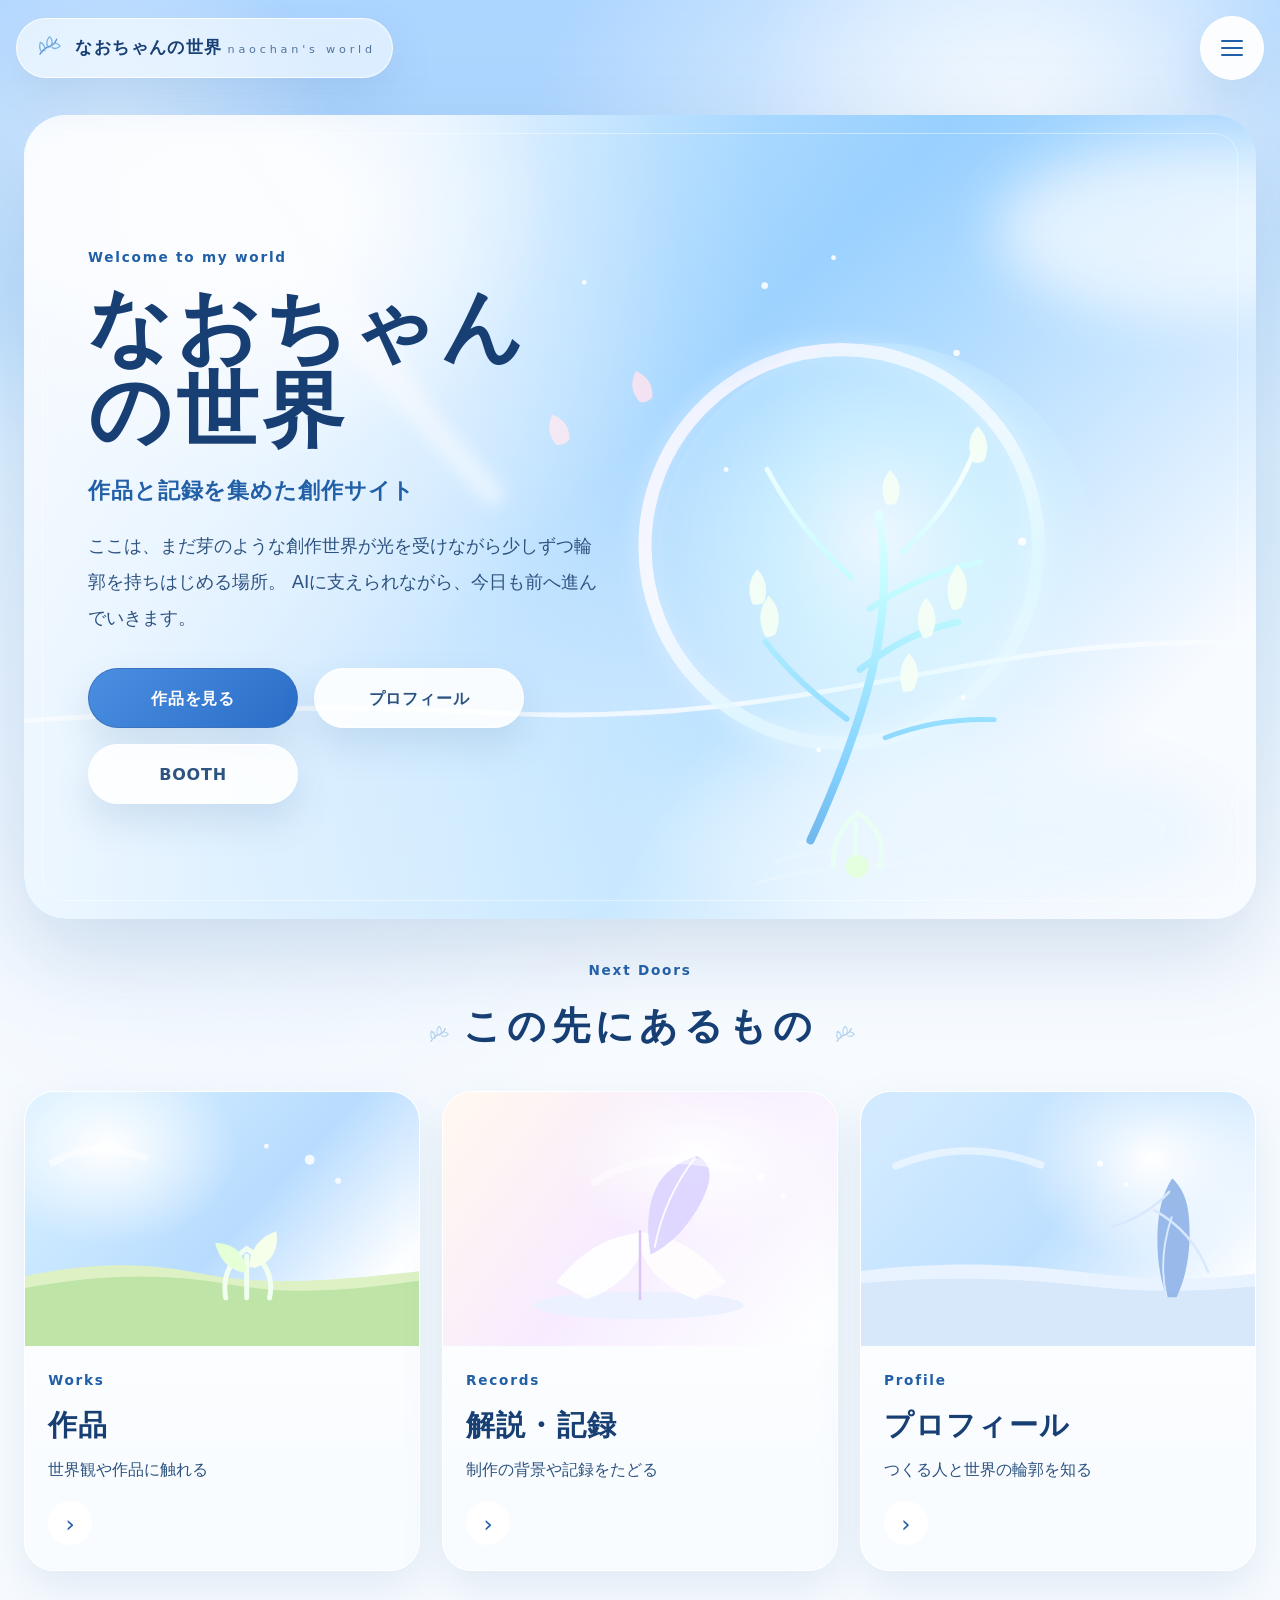
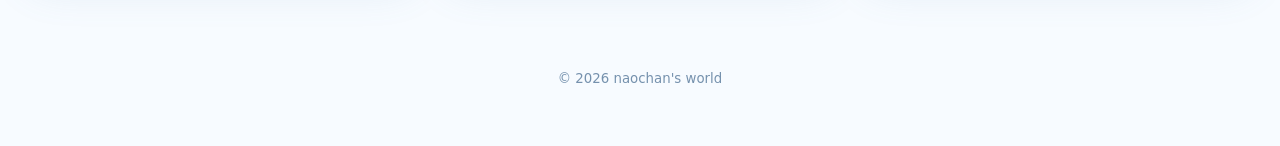
==== index.html @ 81df9c74 "Improve top menu readability and overflow behavior" ====
<!DOCTYPE html>
<html lang="ja">
<head>
  <meta charset="UTF-8" />
  <meta name="viewport" content="width=device-width, initial-scale=1" />
  <meta
    name="description"
    content="なおちゃんの世界は、作品と記録を集めた創作サイト。青空とやわらかな光に包まれた入口から、作品・解説・記録・プロフィールへつながります。"
  />
  <title>なおちゃんの世界</title>
  <link rel="stylesheet" href="./style.css" />
</head>
<body>
  <div class="bg-sky" aria-hidden="true"></div>
  <div class="bg-light" aria-hidden="true"></div>

  <header class="site-header">
    <div class="site-header__inner">
      <a class="site-logo" href="#top" aria-label="なおちゃんの世界 トップへ戻る">
        <img
          class="site-logo__mark"
          src="./Assets/AIGenerate/logo-leaf-mark.svg"
          alt=""
          width="28"
          height="28"
        />
        <span class="site-logo__text">
          <strong>なおちゃんの世界</strong>
          <span>naochan's world</span>
        </span>
      </a>

      <button
        class="menu-toggle"
        type="button"
        aria-label="メニューを開く"
        aria-expanded="false"
        aria-controls="site-menu"
        data-menu-toggle
      >
        <span class="sr-only">メニュー</span>
        <span class="menu-toggle__line"></span>
        <span class="menu-toggle__line"></span>
        <span class="menu-toggle__line"></span>
      </button>
    </div>

    <nav
      class="top-flow-menu"
      id="site-menu"
      aria-label="サイトカテゴリー"
      aria-hidden="true"
      data-menu-panel
    >
      <div class="top-flow-menu__bar" role="menubar">
        <button class="top-flow-menu__close" type="button" aria-label="メニューを閉じる" data-menu-close>
          <span aria-hidden="true">&times;</span>
        </button>

        <a class="top-flow-menu__major" role="menuitem" href="./works.html" data-menu-link>作品</a>
        <button class="top-flow-menu__major" type="button" role="menuitem" data-major="records">
          解説・記録
        </button>
        <a class="top-flow-menu__major" role="menuitem" href="#profile" data-menu-link>プロフィール</a>
        <a
          class="top-flow-menu__major"
          role="menuitem"
          href="https://naochan-shop.booth.pm/"
          target="_blank"
          rel="noopener noreferrer"
        >
          BOOTH
        </a>
      </div>

      <div class="top-flow-menu__subrows" data-subrows>
        <div class="top-flow-menu__subrow" data-subrow="records">
          <a href="#records" data-menu-link>ギミック資料</a>
          <a href="#records" data-menu-link>制作日記</a>
        </div>
      </div>
    </nav>
  </header>

  <main id="top">
    <section class="hero" aria-labelledby="hero-title">
      <div class="hero__shell">
        <div class="hero__backdrop" aria-hidden="true">
          <img
            class="hero__art"
            src="./Assets/AIGenerate/hero-sky-entrance.svg"
            alt=""
            width="1600"
            height="980"
          />
        </div>
        <div class="hero__veil" aria-hidden="true"></div>

        <div class="hero__content">
          <p class="hero__eyebrow">Welcome to my world</p>
          <h1 id="hero-title" class="hero__title">なおちゃんの世界</h1>
          <p class="hero__tagline">作品と記録を集めた創作サイト</p>
          <p class="hero__lead">
            ここは、まだ芽のような創作世界が光を受けながら少しずつ輪郭を持ちはじめる場所。
            AIに支えられながら、今日も前へ進んでいきます。
          </p>

          <div class="hero__actions">
            <a class="button button--primary" href="./works.html">作品を見る</a>
            <a class="button button--secondary" href="#profile">プロフィール</a>
            <a
              class="button button--secondary"
              href="https://naochan-shop.booth.pm/"
              target="_blank"
              rel="noopener noreferrer"
            >
              BOOTH
            </a>
          </div>
        </div>
      </div>
    </section>

    <section class="guide" aria-labelledby="guide-title">
      <div class="guide__wrap">
        <div class="section-heading">
          <p class="section-heading__eyebrow">Next Doors</p>
          <h2 class="section-heading__title" id="guide-title">この先にあるもの</h2>
        </div>

        <div class="guide__grid">
          <a class="guide-card" id="works" href="./works.html">
            <div class="guide-card__media" aria-hidden="true">
              <img
                src="./Assets/AIGenerate/card-works-sprout.svg"
                alt=""
                width="720"
                height="420"
              />
            </div>
            <div class="guide-card__body">
              <p class="guide-card__eyebrow">Works</p>
              <h3>作品</h3>
              <p>世界観や作品に触れる</p>
              <span class="guide-card__action" aria-hidden="true"></span>
            </div>
          </a>

          <article class="guide-card" id="records">
            <div class="guide-card__media" aria-hidden="true">
              <img
                src="./Assets/AIGenerate/card-records-feather.svg"
                alt=""
                width="720"
                height="420"
              />
            </div>
            <div class="guide-card__body">
              <p class="guide-card__eyebrow">Records</p>
              <h3>解説・記録</h3>
              <p>制作の背景や記録をたどる</p>
              <span class="guide-card__action" aria-hidden="true"></span>
            </div>
          </article>

          <article class="guide-card" id="profile">
            <div class="guide-card__media" aria-hidden="true">
              <img
                src="./Assets/AIGenerate/card-profile-skyline.svg"
                alt=""
                width="720"
                height="420"
              />
            </div>
            <div class="guide-card__body">
              <p class="guide-card__eyebrow">Profile</p>
              <h3>プロフィール</h3>
              <p>つくる人と世界の輪郭を知る</p>
              <span class="guide-card__action" aria-hidden="true"></span>
            </div>
          </article>
        </div>
      </div>
    </section>
  </main>

  <footer class="site-footer">
    <p><small>&copy; <span id="js-year"></span> naochan's world</small></p>
  </footer>

  <script src="./script.js" defer></script>
</body>
</html>
---- style.css ----
:root {
  --sky-top: #89c3ff;
  --sky-mid: #d8eeff;
  --sky-bottom: #f7fbff;
  --ink-strong: #173f74;
  --ink-main: #2d5380;
  --ink-soft: #6280a2;
  --accent: #3f82d8;
  --accent-deep: #215fa7;
  --white-strong: rgba(255, 255, 255, 0.92);
  --border-soft: rgba(255, 255, 255, 0.82);
  --shadow-hero: 0 32px 90px rgba(69, 120, 175, 0.22);
  --shadow-panel: 0 22px 54px rgba(56, 98, 152, 0.22);
  --shadow-card: 0 18px 42px rgba(91, 132, 178, 0.14);
  --radius-xl: 42px;
  --radius-lg: 30px;
  --container: min(1320px, calc(100% - 3rem));
  --font-sans: "Hiragino Sans", "Hiragino Kaku Gothic ProN", "Yu Gothic UI", "Yu Gothic", Meiryo, system-ui, sans-serif;
}

*,
*::before,
*::after { box-sizing: border-box; }

html {
  scroll-behavior: smooth;
  overflow-x: clip;
}

body {
  margin: 0;
  min-height: 100vh;
  color: var(--ink-main);
  font-family: var(--font-sans);
  line-height: 1.7;
  overflow-x: clip;
  background: var(--sky-bottom);
}

body::after {
  content: "";
  position: fixed;
  inset: 0;
  z-index: 70;
  pointer-events: none;
  opacity: 0;
  background: rgba(18, 46, 84, 0.24);
  backdrop-filter: blur(4px);
  transition: opacity 0.3s ease;
}

body.menu-open::after { opacity: 1; }
body.menu-open main,
body.menu-open .site-footer {
  filter: blur(1.2px) brightness(0.9);
}

img { display: block; max-width: 100%; }
a, button { -webkit-tap-highlight-color: transparent; }

.sr-only {
  position: absolute;
  width: 1px;
  height: 1px;
  padding: 0;
  margin: -1px;
  overflow: hidden;
  clip: rect(0, 0, 0, 0);
  clip-path: inset(50%);
  border: 0;
  white-space: nowrap;
}

:focus-visible {
  outline: 2px solid rgba(31, 94, 168, 0.42);
  outline-offset: 4px;
}

.bg-sky,
.bg-light {
  position: fixed;
  inset: 0;
  pointer-events: none;
}

.bg-sky {
  z-index: -4;
  background:
    linear-gradient(180deg, rgba(255, 255, 255, 0.3) 0%, rgba(255, 255, 255, 0) 32%),
    linear-gradient(180deg, var(--sky-top) 0%, var(--sky-mid) 50%, var(--sky-bottom) 100%);
}

.bg-light { z-index: -3; }
.bg-light::before,
.bg-light::after,
.bg-sky::before,
.bg-sky::after {
  content: "";
  position: absolute;
}

.bg-sky::before {
  top: -28%;
  right: -12%;
  width: min(920px, 72vw);
  aspect-ratio: 1;
  border-radius: 50%;
  background: radial-gradient(circle, rgba(255, 255, 255, 0.78) 0%, rgba(255, 255, 255, 0) 70%);
}

.bg-sky::after {
  left: -18%;
  bottom: -32%;
  width: min(980px, 74vw);
  aspect-ratio: 1;
  border-radius: 50%;
  background: radial-gradient(circle, rgba(233, 243, 255, 0.95) 0%, rgba(233, 243, 255, 0) 72%);
}

.bg-light::before {
  inset: 0;
  background:
    radial-gradient(circle at 9% 16%, rgba(255, 255, 255, 0.52) 0, rgba(255, 255, 255, 0) 16%),
    radial-gradient(circle at 80% 12%, rgba(255, 255, 255, 0.64) 0, rgba(255, 255, 255, 0) 22%),
    radial-gradient(circle at 52% 86%, rgba(255, 255, 255, 0.54) 0, rgba(255, 255, 255, 0) 24%);
}

.bg-light::after {
  inset: 0;
  background: radial-gradient(circle at 60% 42%, rgba(152, 204, 255, 0.16) 0, rgba(152, 204, 255, 0) 26%);
}

.site-header {
  position: fixed;
  inset: 0 0 auto;
  z-index: 90;
  padding: max(1rem, env(safe-area-inset-top)) max(1rem, env(safe-area-inset-right)) 0 max(1rem, env(safe-area-inset-left));
  overflow-x: clip;
}

.site-header__inner {
  width: 100%;
  max-width: 1320px;
  margin: 0 auto;
  display: flex;
  align-items: center;
  justify-content: space-between;
}

.site-logo {
  display: inline-flex;
  align-items: center;
  gap: 0.9rem;
  min-height: 60px;
  padding: 0.8rem 1rem;
  border: 1px solid var(--border-soft);
  border-radius: 999px;
  background: rgba(255, 255, 255, 0.58);
  box-shadow: 0 18px 44px rgba(83, 124, 171, 0.15);
  backdrop-filter: blur(16px);
  color: var(--ink-strong);
  text-decoration: none;
}

.site-logo__text strong { font-size: 1.08rem; font-weight: 800; letter-spacing: 0.08em; }
.site-logo__text span { color: rgba(41, 80, 124, 0.78); font-size: 0.7rem; letter-spacing: 0.34em; text-transform: lowercase; }

.menu-toggle,
.top-flow-menu__close {
  border: 1px solid var(--border-soft);
  background: rgba(255, 255, 255, 0.92);
  box-shadow: var(--shadow-card);
  backdrop-filter: blur(16px);
  color: var(--accent-deep);
  cursor: pointer;
}

.menu-toggle {
  display: grid;
  place-content: center;
  gap: 5px;
  width: 64px;
  height: 64px;
  border-radius: 50%;
  position: relative;
  z-index: 120;
}

.menu-toggle__line { width: 22px; height: 2px; border-radius: 999px; background: currentColor; transition: transform 0.26s ease, opacity 0.2s ease; }
.top-flow-menu {
  width: 100%;
  max-width: 1320px;
  margin: 0.75rem auto 0;
  padding: 0.7rem;
  border-radius: 26px;
  border: 1px solid rgba(255, 255, 255, 0.84);
  background: linear-gradient(180deg, rgba(221, 237, 255, 0.78), rgba(200, 225, 248, 0.7));
  box-shadow: 0 28px 64px rgba(39, 73, 115, 0.34);
  backdrop-filter: blur(18px);
  position: relative;
  opacity: 0;
  pointer-events: none;
  transform: translateY(-14px) scale(0.98);
  transform-origin: top center;
  transition: transform 0.35s ease, opacity 0.28s ease;
}

.top-flow-menu.is-open {
  opacity: 1;
  pointer-events: auto;
  transform: translateY(0) scale(1);
}

.top-flow-menu__bar {
  display: grid;
  grid-template-columns: repeat(4, minmax(0, 1fr));
  align-items: stretch;
  gap: 0.56rem;
  padding-right: 3.8rem;
}

.top-flow-menu__major {
  min-height: 56px;
  border: 0;
  border-radius: 16px;
  color: var(--ink-main);
  background: rgba(255, 255, 255, 0.64);
  border: 1px solid rgba(255, 255, 255, 0.55);
  box-shadow: inset 0 1px 0 rgba(255, 255, 255, 0.34);
  display: inline-flex;
  align-items: center;
  justify-content: center;
  text-decoration: none;
  font-size: 1rem;
  font-weight: 800;
  letter-spacing: 0.04em;
  cursor: pointer;
  transition: background 0.2s ease, color 0.2s ease;
}

.top-flow-menu__major:hover,
.top-flow-menu__major:focus-visible,
.top-flow-menu__major.is-current {
  background: rgba(236, 246, 255, 0.98);
  color: var(--accent-deep);
  border-color: rgba(255, 255, 255, 0.88);
}

.top-flow-menu__close {
  width: 48px;
  height: 48px;
  border-radius: 50%;
  display: inline-flex;
  align-items: center;
  justify-content: center;
  font-size: 1.4rem;
  line-height: 1;
  position: absolute;
  top: 1rem;
  right: 1rem;
  z-index: 2;
}

.top-flow-menu__subrows {
  display: none;
  margin-top: 0.62rem;
  border-radius: 18px;
  border: 1px solid rgba(255, 255, 255, 0.62);
  background: linear-gradient(180deg, rgba(177, 210, 243, 0.4), rgba(228, 241, 253, 0.82));
  box-shadow: inset 0 1px 0 rgba(255, 255, 255, 0.4);
}
.top-flow-menu__subrows.has-subrow { display: block; }

.top-flow-menu__subrow {
  display: none;
  padding: 0.7rem;
  grid-template-columns: repeat(auto-fit, minmax(140px, 1fr));
  gap: 0.42rem;
}

.top-flow-menu__subrow.is-active { display: grid; }

.top-flow-menu__subrow a {
  min-height: 46px;
  border-radius: 12px;
  display: inline-flex;
  align-items: center;
  justify-content: center;
  padding: 0.55rem 0.8rem;
  color: var(--ink-main);
  font-weight: 700;
  text-decoration: none;
  background: rgba(255, 255, 255, 0.92);
  border: 1px solid rgba(182, 209, 235, 0.9);
  box-shadow: 0 10px 22px rgba(66, 102, 144, 0.14);
  transition: background 0.2s ease, color 0.2s ease, box-shadow 0.2s ease, transform 0.2s ease;
}

.top-flow-menu__subrow a:hover,
.top-flow-menu__subrow a:focus-visible {
  background: rgba(255, 255, 255, 0.96);
  color: var(--accent-deep);
  box-shadow: 0 14px 24px rgba(56, 90, 131, 0.2);
  transform: translateY(-1px);
}

.hero { padding: clamp(6rem, 9vw, 7.6rem) 0 2.5rem; }
.hero__shell {
  position: relative;
  width: var(--container);
  min-height: min(860px, calc(100svh - 6rem));
  margin: 0 auto;
  border-radius: var(--radius-xl);
  overflow: hidden;
  box-shadow: var(--shadow-hero);
  background: linear-gradient(180deg, rgba(177, 222, 255, 0.32), rgba(255, 255, 255, 0.3));
}
.hero__shell::before {
  content: "";
  position: absolute;
  inset: 18px;
  border: 1px solid rgba(255, 255, 255, 0.42);
  border-radius: calc(var(--radius-xl) - 18px);
  pointer-events: none;
  z-index: 2;
}
.hero__backdrop,
.hero__veil { position: absolute; inset: 0; }
.hero__art { width: 100%; height: 100%; object-fit: cover; object-position: center; animation: hero-breathe 20s ease-in-out infinite alternate; }
.hero__veil {
  z-index: 1;
  background:
    linear-gradient(90deg, rgba(250, 252, 255, 0.86) 0%, rgba(250, 252, 255, 0.55) 34%, rgba(250, 252, 255, 0.16) 60%, rgba(250, 252, 255, 0) 100%),
    radial-gradient(circle at 16% 20%, rgba(255, 255, 255, 0.6) 0, rgba(255, 255, 255, 0) 38%);
}

.hero__content {
  position: relative;
  z-index: 3;
  display: flex;
  flex-direction: column;
  justify-content: center;
  min-height: inherit;
  width: min(40rem, 56%);
  padding: clamp(4.2rem, 7vw, 6.2rem) clamp(2rem, 5vw, 4.6rem) clamp(3.4rem, 6vw, 4.6rem);
}

.hero__eyebrow,
.section-heading__eyebrow,
.guide-card__eyebrow {
  margin: 0;
  color: var(--accent-deep);
  font-size: 0.85rem;
  font-weight: 800;
  letter-spacing: 0.13em;
}

.hero__title { margin: 0.95rem 0 0; color: var(--ink-strong); font-size: clamp(3.35rem, 6.4vw, 5.85rem); font-weight: 800; line-height: 1.03; letter-spacing: 0.05em; }
.hero__tagline { margin: 1.15rem 0 0; color: var(--accent-deep); font-size: clamp(1.08rem, 1.8vw, 1.38rem); font-weight: 700; letter-spacing: 0.04em; }
.hero__lead { max-width: 36rem; margin: 1.15rem 0 0; color: var(--ink-main); font-size: clamp(1rem, 1.45vw, 1.13rem); line-height: 2; }

.hero__actions { display: flex; flex-wrap: wrap; gap: 1rem; margin-top: 2rem; }
.button {
  display: inline-flex;
  align-items: center;
  justify-content: center;
  min-width: 210px;
  min-height: 60px;
  padding: 0.9rem 1.5rem;
  border: 1px solid rgba(255, 255, 255, 0.9);
  border-radius: 999px;
  box-shadow: 0 18px 36px rgba(77, 117, 160, 0.16);
  color: var(--ink-main);
  background: rgba(255, 255, 255, 0.88);
  text-decoration: none;
  font-size: 1rem;
  font-weight: 800;
  letter-spacing: 0.05em;
}
.button--primary { border-color: rgba(56, 111, 187, 0.84); color: #fff; background: linear-gradient(135deg, #4b8fe2, #2a6dc7); }

.guide { padding: 0 0 4.8rem; }
.guide__wrap { width: var(--container); margin: 0 auto; }
.section-heading { margin: 0 auto 2rem; text-align: center; }
.section-heading__title { margin: 0.7rem 0 0; color: var(--ink-strong); font-size: clamp(2rem, 3vw, 2.65rem); letter-spacing: 0.14em; }
.section-heading__title::before,
.section-heading__title::after {
  content: "";
  display: inline-block;
  width: 24px;
  height: 24px;
  margin: 0 0.85rem;
  vertical-align: -0.22em;
  background: url("./Assets/AIGenerate/logo-leaf-mark.svg") center / contain no-repeat;
  opacity: 0.5;
}

.guide__grid { display: grid; grid-template-columns: repeat(3, minmax(0, 1fr)); gap: 1.35rem; }
.guide-card {
  position: relative;
  overflow: hidden;
  border: 1px solid rgba(255, 255, 255, 0.88);
  border-radius: var(--radius-lg);
  background: linear-gradient(180deg, rgba(255, 255, 255, 0.92), rgba(247, 251, 255, 0.92));
  box-shadow: var(--shadow-card);
}
.guide-card__media { aspect-ratio: 1.55; overflow: hidden; }
.guide-card__media img { width: 100%; height: 100%; object-fit: cover; transform: scale(1.02); }
.guide-card__body { padding: 1.45rem 1.45rem 1.55rem; }
.guide-card__body h3 { margin: 0.55rem 0 0; color: var(--ink-strong); font-size: 1.8rem; letter-spacing: 0.04em; }
.guide-card__body p:last-of-type { margin: 0.35rem 0 0; }
.guide-card__action {
  display: inline-flex;
  align-items: center;
  justify-content: center;
  width: 44px;
  height: 44px;
  margin-top: 1.15rem;
  border: 1px solid rgba(255, 255, 255, 0.92);
  border-radius: 50%;
  background: rgba(255, 255, 255, 0.94);
}
.guide-card__action::before { content: "\203A"; color: var(--accent-deep); font-size: 1.45rem; line-height: 1; }

.site-footer { padding: 0 1.5rem 2.4rem; text-align: center; color: rgba(72, 108, 144, 0.74); }

@keyframes hero-breathe {
  from { transform: scale(1.015) translate3d(0, 0, 0); }
  to { transform: scale(1.04) translate3d(0, -10px, 0); }
}

@media (max-width: 1160px) {
  .top-flow-menu__subrow { grid-template-columns: repeat(3, minmax(0, 1fr)); }
  .hero__content { width: min(42rem, 62%); }
  .guide__grid { grid-template-columns: repeat(2, minmax(0, 1fr)); }
}

@media (max-width: 860px) {
  :root { --container: min(100%, calc(100% - 1.2rem)); }
  .site-logo { min-height: 54px; padding: 0.68rem 0.85rem; }
  .site-logo__text strong { font-size: 0.95rem; }
  .site-logo__text span { letter-spacing: 0.2em; }
  .menu-toggle { width: 58px; height: 58px; }
  .top-flow-menu { margin-top: 0.55rem; }
  .top-flow-menu__bar { grid-template-columns: 1fr 1fr; }
  .top-flow-menu__bar { padding-right: 0; }
  .top-flow-menu__close {
    top: 0.8rem;
    right: 0.8rem;
  }
  .top-flow-menu__subrow,
  .top-flow-menu__subrow.is-active { display: none; }
  .top-flow-menu__subrows {
    background: transparent;
    margin-top: 0.25rem;
    gap: 0.45rem;
  }
  .top-flow-menu__subrows.has-subrow { display: grid; }

  .top-flow-menu__subrow {
    display: none;
    grid-template-columns: 1fr;
    padding: 0;
  }

  .top-flow-menu__subrow.is-active { display: grid; }

  .top-flow-menu__subrow a {
    justify-content: flex-start;
    min-height: 42px;
    background: rgba(247, 252, 255, 0.96);
  }

  .hero { padding-top: calc(max(5.2rem, env(safe-area-inset-top)) + 0.8rem); }
  .hero__shell { min-height: 720px; }
  .hero__content { width: 100%; padding: 3.4rem 1.35rem 2.9rem; }
  .hero__title { font-size: clamp(2.9rem, 12vw, 4.6rem); }
  .guide__grid { grid-template-columns: 1fr; }
}

@media (prefers-reduced-motion: reduce) {
  html { scroll-behavior: auto; }
  *, *::before, *::after {
    animation-duration: 0.01ms !important;
    animation-iteration-count: 1 !important;
    transition-duration: 0.01ms !important;
  }
}


.guide-card {
  color: inherit;
  text-decoration: none;
}

/* Works page */
:root {
  --works-panel-bg: linear-gradient(180deg, rgba(255, 255, 255, 0.88), rgba(243, 250, 255, 0.86));
  --works-card-bg: linear-gradient(180deg, rgba(255, 255, 255, 0.9), rgba(236, 246, 255, 0.9));
  --works-outline: rgba(255, 255, 255, 0.85);
}

.works-main {
  width: var(--container);
  margin: 0 auto;
  padding: clamp(6.2rem, 10vw, 8.2rem) 0 4rem;
}

.works-hero {
  margin-bottom: 1.2rem;
}

.works-hero__inner {
  text-align: center;
  padding: clamp(2rem, 3vw, 2.5rem) 1rem;
}

.works-hero__eyebrow {
  margin: 0;
  color: var(--accent-deep);
  font-size: 0.85rem;
  letter-spacing: 0.12em;
  font-weight: 800;
}

.works-hero h1 {
  margin: 0.8rem 0 0;
  color: var(--ink-strong);
  font-size: clamp(2.1rem, 4vw, 3.3rem);
  letter-spacing: 0.2em;
}

.works-hero__lead {
  margin: 0.7rem 0 0;
  font-size: 1.06rem;
  color: var(--ink-main);
}

.works-section {
  border: 1px solid var(--works-outline);
  border-radius: 30px;
  padding: 1rem;
  background: var(--works-panel-bg);
  box-shadow: var(--shadow-panel);
}

.works-filter {
  display: flex;
  flex-wrap: wrap;
  gap: 0.56rem;
  padding: 0.4rem;
  border-radius: 999px;
  background: rgba(220, 238, 255, 0.62);
}

.works-filter__button {
  border: 1px solid rgba(255, 255, 255, 0.8);
  border-radius: 999px;
  background: rgba(255, 255, 255, 0.72);
  color: var(--ink-main);
  min-height: 42px;
  padding: 0.45rem 1.05rem;
  font-weight: 700;
  letter-spacing: 0.03em;
  cursor: pointer;
}

.works-filter__button.is-active {
  color: #fff;
  background: linear-gradient(135deg, #4f94e8, #2a6dc7);
  border-color: rgba(56, 111, 187, 0.7);
}

.works-note {
  margin: 1rem 0 0;
  padding: 0 0.3rem;
  color: var(--ink-soft);
  font-size: 0.92rem;
}

.works-grid {
  margin-top: 1rem;
  display: grid;
  grid-template-columns: repeat(3, minmax(0, 1fr));
  gap: 1rem;
}

.work-card {
  border: 1px solid var(--works-outline);
  border-radius: 22px;
  overflow: hidden;
  background: var(--works-card-bg);
  box-shadow: var(--shadow-card);
}

.work-card__media {
  position: relative;
  aspect-ratio: 16 / 9;
  overflow: hidden;
}

.work-card__media::after {
  content: "";
  position: absolute;
  inset: auto 0 0;
  height: 45%;
  background: linear-gradient(180deg, rgba(255, 255, 255, 0) 0%, rgba(238, 248, 255, 0.92) 100%);
  pointer-events: none;
}

.work-card__media img {
  width: 100%;
  height: 100%;
  object-fit: cover;
}

.work-card__placeholder {
  display: grid;
  place-content: center;
  text-align: center;
  gap: 0.4rem;
  width: 100%;
  height: 100%;
  padding: 1rem;
  color: rgba(255, 255, 255, 0.94);
  background:
    radial-gradient(circle at 20% 20%, rgba(255, 255, 255, 0.25), rgba(255, 255, 255, 0) 35%),
    linear-gradient(135deg, #6eb3f4, #7fd4e9 52%, #a4c3f7);
}

.work-card__placeholder span {
  font-size: 0.78rem;
  font-weight: 700;
  letter-spacing: 0.14em;
  text-transform: uppercase;
}

.work-card__placeholder strong {
  font-size: clamp(1.1rem, 2vw, 1.4rem);
  letter-spacing: 0.05em;
}

.work-card__body {
  padding: 1rem 1rem 1.05rem;
}

.work-card__labels {
  display: flex;
  flex-wrap: wrap;
  gap: 0.42rem;
}

.work-badge {
  display: inline-flex;
  align-items: center;
  justify-content: center;
  border-radius: 999px;
  min-height: 30px;
  padding: 0.3rem 0.7rem;
  font-size: 0.82rem;
  font-weight: 800;
}

.work-badge--category {
  color: #fff;
  background: #346fbe;
}

.work-badge--availability {
  color: #5e738d;
  background: rgba(232, 240, 250, 0.95);
}

.work-card h3 {
  margin: 0.7rem 0 0;
  color: var(--ink-strong);
  font-size: 1.66rem;
  line-height: 1.2;
}

.work-card p {
  margin: 0.52rem 0 0;
  font-size: 0.98rem;
}

.work-tags {
  margin: 0.7rem 0 0;
  padding: 0;
  list-style: none;
  display: flex;
  flex-wrap: wrap;
  gap: 0.4rem;
}

.work-tags li {
  min-height: 30px;
  display: inline-flex;
  align-items: center;
  border-radius: 999px;
  padding: 0.3rem 0.72rem;
  color: var(--ink-main);
  background: rgba(226, 240, 255, 0.84);
  font-size: 0.83rem;
  font-weight: 700;
}

.work-actions {
  margin-top: 0.92rem;
  display: flex;
  flex-wrap: wrap;
  gap: 0.5rem;
}

.work-link {
  display: inline-flex;
  align-items: center;
  justify-content: center;
  min-height: 42px;
  padding: 0.5rem 0.95rem;
  border-radius: 12px;
  border: 1px solid rgba(255, 255, 255, 0.84);
  font-weight: 800;
  text-decoration: none;
}

.work-link--detail {
  color: var(--ink-main);
  background: rgba(255, 255, 255, 0.88);
}

.work-link--vrchat {
  color: #fff;
  background: linear-gradient(135deg, #6366cf, #7567d6);
}

.work-link--booth {
  color: #fff;
  background: linear-gradient(135deg, #da637c, #cc4a66);
}

.work-link--download {
  color: #fff;
  background: linear-gradient(135deg, #47ad84, #34986f);
}

.works-error {
  margin: 1rem 0;
  padding: 1rem;
  border-radius: 14px;
  background: rgba(255, 241, 241, 0.94);
  color: #973b3b;
}

@media (max-width: 1160px) {
  .works-grid {
    grid-template-columns: repeat(2, minmax(0, 1fr));
  }
}

@media (max-width: 860px) {
  .works-main {
    padding-top: calc(max(5.2rem, env(safe-area-inset-top)) + 0.8rem);
  }

  .works-section {
    border-radius: 22px;
    padding: 0.8rem;
  }

  .works-filter {
    border-radius: 20px;
  }

  .works-filter__button {
    flex: 1 1 calc(50% - 0.56rem);
  }

  .works-grid {
    grid-template-columns: 1fr;
  }
}
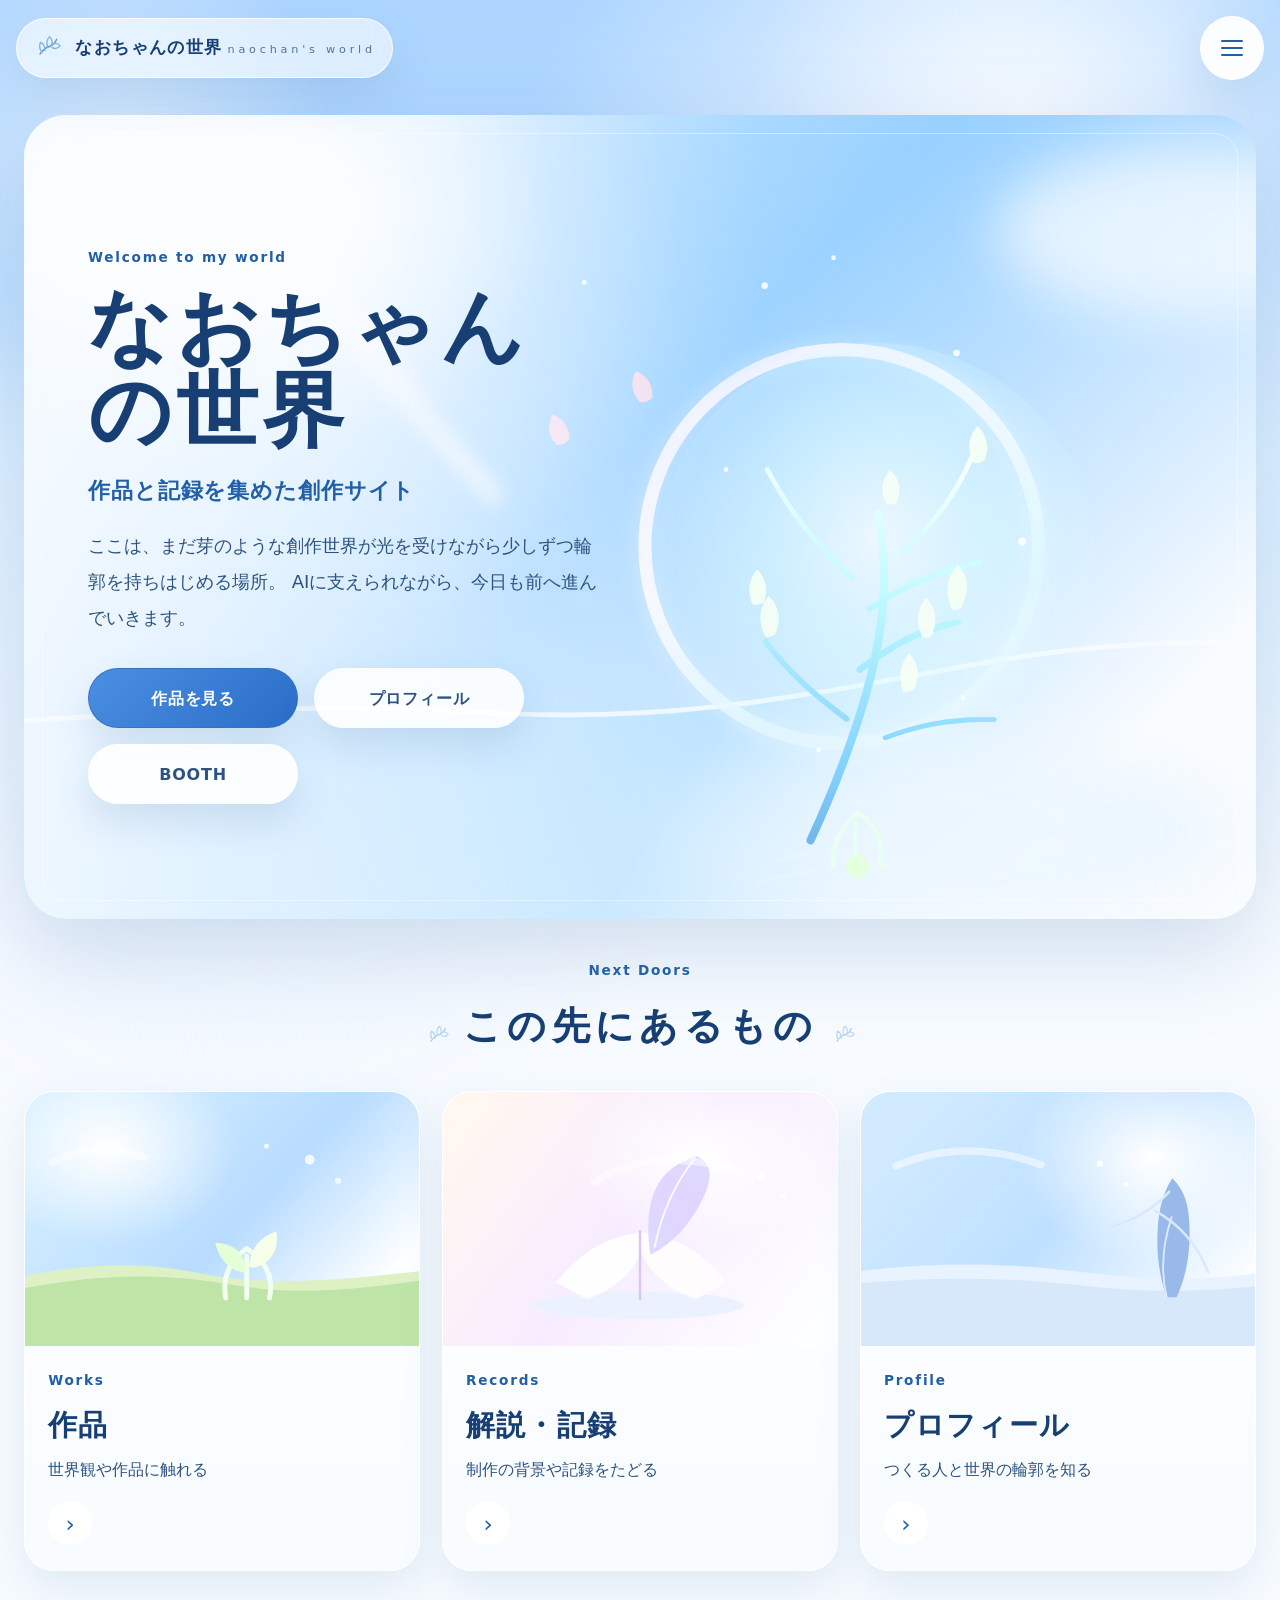
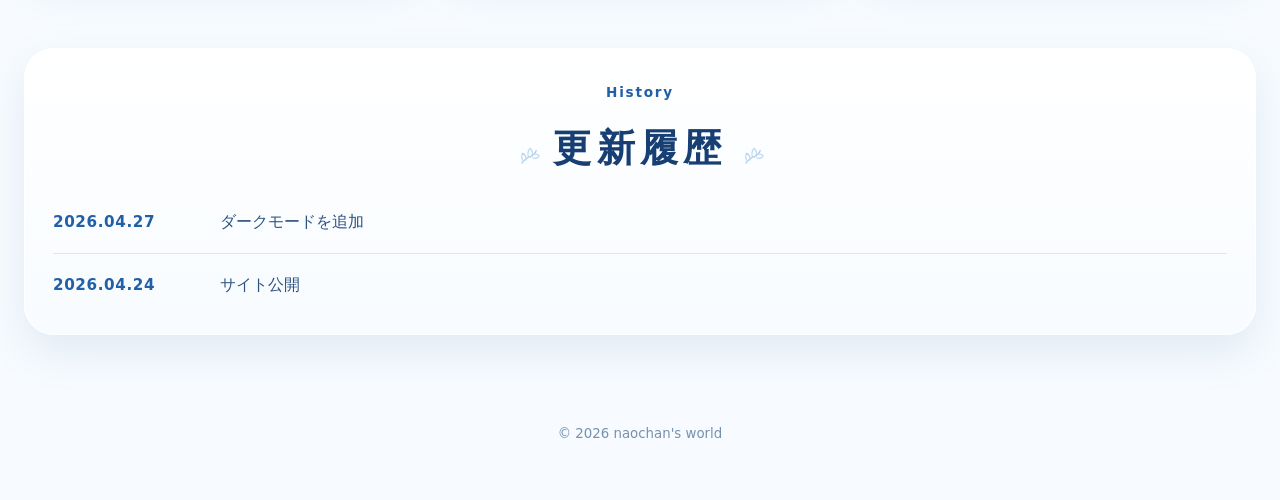
==== commit ef0b7f23: "feat(top): add site changelog section below guide cards Add a dated update list (site launch, dark m" ====
--- a/index.html
+++ b/index.html
@@ -61,13 +61,14 @@
         <button class="top-flow-menu__major" type="button" role="menuitem" data-major="records">
           解説・記録
         </button>
-        <a class="top-flow-menu__major" role="menuitem" href="#profile" data-menu-link>プロフィール</a>
+        <a class="top-flow-menu__major" role="menuitem" href="./profile.html" data-menu-link>プロフィール</a>
         <a
           class="top-flow-menu__major"
           role="menuitem"
           href="https://naochan-shop.booth.pm/"
           target="_blank"
           rel="noopener noreferrer"
+          data-menu-link
         >
           BOOTH
         </a>
@@ -76,8 +77,26 @@
       <div class="top-flow-menu__subrows" data-subrows>
         <div class="top-flow-menu__subrow" data-subrow="records">
           <a href="#records" data-menu-link>ギミック資料</a>
-          <a href="#records" data-menu-link>制作日記</a>
-        </div>
+          <a href="./records/diary.html" data-menu-link>制作日記</a>
+        </div>
+      </div>
+
+      <div class="top-flow-menu__theme" role="group" aria-label="表示テーマ">
+        <span>ダークモード</span>
+        <label class="theme-switch" for="theme-toggle-menu">
+          <input
+            class="theme-switch__input"
+            id="theme-toggle-menu"
+            type="checkbox"
+            role="switch"
+            aria-label="ダークモードを切り替える"
+            data-theme-toggle
+          />
+          <span class="theme-switch__track" aria-hidden="true">
+            <span class="theme-switch__thumb"></span>
+          </span>
+          <span class="theme-switch__state" data-theme-label>OFF</span>
+        </label>
       </div>
     </nav>
   </header>
@@ -107,7 +126,7 @@
 
           <div class="hero__actions">
             <a class="button button--primary" href="./works.html">作品を見る</a>
-            <a class="button button--secondary" href="#profile">プロフィール</a>
+            <a class="button button--secondary" href="./profile.html">プロフィール</a>
             <a
               class="button button--secondary"
               href="https://naochan-shop.booth.pm/"
@@ -146,7 +165,7 @@
             </div>
           </a>
 
-          <article class="guide-card" id="records">
+          <a class="guide-card" id="records" href="./records/diary.html">
             <div class="guide-card__media" aria-hidden="true">
               <img
                 src="./Assets/AIGenerate/card-records-feather.svg"
@@ -161,9 +180,9 @@
               <p>制作の背景や記録をたどる</p>
               <span class="guide-card__action" aria-hidden="true"></span>
             </div>
-          </article>
-
-          <article class="guide-card" id="profile">
+          </a>
+
+          <a class="guide-card" id="profile" href="./profile.html">
             <div class="guide-card__media" aria-hidden="true">
               <img
                 src="./Assets/AIGenerate/card-profile-skyline.svg"
@@ -178,8 +197,27 @@
               <p>つくる人と世界の輪郭を知る</p>
               <span class="guide-card__action" aria-hidden="true"></span>
             </div>
-          </article>
-        </div>
+          </a>
+        </div>
+      </div>
+    </section>
+
+    <section class="changelog" id="changelog" aria-labelledby="changelog-title">
+      <div class="changelog__wrap">
+        <div class="section-heading">
+          <p class="section-heading__eyebrow">History</p>
+          <h2 class="section-heading__title" id="changelog-title">更新履歴</h2>
+        </div>
+        <ol class="changelog__list">
+          <li class="changelog__item">
+            <time class="changelog__date" datetime="2026-04-27">2026.04.27</time>
+            <span class="changelog__text">ダークモードを追加</span>
+          </li>
+          <li class="changelog__item">
+            <time class="changelog__date" datetime="2026-04-24">2026.04.24</time>
+            <span class="changelog__text">サイト公開</span>
+          </li>
+        </ol>
       </div>
     </section>
   </main>
--- a/style.css
+++ b/style.css
@@ -16,6 +16,10 @@
   --radius-lg: 30px;
   --container: min(1320px, calc(100% - 3rem));
   --font-sans: "Hiragino Sans", "Hiragino Kaku Gothic ProN", "Yu Gothic UI", "Yu Gothic", Meiryo, system-ui, sans-serif;
+  --surface-panel: rgba(255, 255, 255, 0.8);
+  --surface-card: rgba(255, 255, 255, 0.74);
+  --surface-border: rgba(255, 255, 255, 0.78);
+  color-scheme: light;
 }
 
 *,
@@ -35,6 +39,30 @@
   line-height: 1.7;
   overflow-x: clip;
   background: var(--sky-bottom);
+  transition: background 0.35s ease, color 0.35s ease;
+}
+
+:root[data-theme="dark"] {
+  --sky-top: #0d1730;
+  --sky-mid: #101d3b;
+  --sky-bottom: #0b1124;
+  --ink-strong: #f3f8ff;
+  --ink-main: #d8e6ff;
+  --ink-soft: #c2d6f0;
+  --accent: #8ab9ff;
+  --accent-deep: #9ac6ff;
+  --white-strong: rgba(8, 15, 33, 0.94);
+  --border-soft: rgba(126, 157, 205, 0.42);
+  --shadow-hero: 0 30px 90px rgba(4, 10, 24, 0.74);
+  --shadow-panel: 0 24px 58px rgba(3, 8, 18, 0.65);
+  --shadow-card: 0 16px 38px rgba(2, 6, 14, 0.58);
+  --surface-panel: rgba(15, 28, 54, 0.82);
+  --surface-card: rgba(20, 35, 66, 0.78);
+  --surface-border: rgba(122, 157, 211, 0.36);
+  --works-panel-bg: linear-gradient(180deg, rgba(23, 38, 70, 0.92), rgba(18, 31, 58, 0.9));
+  --works-card-bg: linear-gradient(180deg, rgba(26, 44, 80, 0.92), rgba(22, 38, 70, 0.9));
+  --works-outline: rgba(109, 141, 198, 0.42);
+  color-scheme: dark;
 }
 
 body::after {
@@ -136,6 +164,7 @@
   z-index: 90;
   padding: max(1rem, env(safe-area-inset-top)) max(1rem, env(safe-area-inset-right)) 0 max(1rem, env(safe-area-inset-left));
   overflow-x: clip;
+  pointer-events: none;
 }
 
 .site-header__inner {
@@ -145,6 +174,7 @@
   display: flex;
   align-items: center;
   justify-content: space-between;
+  pointer-events: auto;
 }
 
 .site-logo {
@@ -263,7 +293,8 @@
 
 .top-flow-menu__subrows {
   display: none;
-  margin-top: 0.62rem;
+  margin-top: 0;
+  padding-top: 0.62rem;
   border-radius: 18px;
   border: 1px solid rgba(255, 255, 255, 0.62);
   background: linear-gradient(180deg, rgba(177, 210, 243, 0.4), rgba(228, 241, 253, 0.82));
@@ -273,7 +304,7 @@
 
 .top-flow-menu__subrow {
   display: none;
-  padding: 0.7rem;
+  padding: 0 0.7rem 0.7rem;
   grid-template-columns: repeat(auto-fit, minmax(140px, 1fr));
   gap: 0.42rem;
 }
@@ -302,6 +333,470 @@
   color: var(--accent-deep);
   box-shadow: 0 14px 24px rgba(56, 90, 131, 0.2);
   transform: translateY(-1px);
+}
+
+.top-flow-menu__theme {
+  margin-top: 0.7rem;
+  min-height: 56px;
+  border-radius: 16px;
+  border: 1px solid rgba(255, 255, 255, 0.58);
+  background: rgba(255, 255, 255, 0.62);
+  color: var(--ink-main);
+  display: flex;
+  align-items: center;
+  justify-content: space-between;
+  gap: 0.8rem;
+  padding: 0.85rem 1rem;
+}
+
+.top-flow-menu__theme > span {
+  font-weight: 700;
+  letter-spacing: 0.04em;
+}
+
+.theme-switch {
+  display: inline-flex;
+  align-items: center;
+  gap: 0.55rem;
+  cursor: pointer;
+}
+
+.theme-switch__input {
+  position: absolute;
+  width: 1px;
+  height: 1px;
+  margin: -1px;
+  overflow: hidden;
+  clip: rect(0, 0, 0, 0);
+  clip-path: inset(50%);
+}
+
+.theme-switch__track {
+  width: 52px;
+  height: 30px;
+  border-radius: 999px;
+  background: rgba(169, 197, 233, 0.78);
+  padding: 3px;
+  display: inline-flex;
+  align-items: center;
+  transition: background 0.2s ease;
+}
+
+.theme-switch__thumb {
+  width: 24px;
+  height: 24px;
+  border-radius: 50%;
+  background: #fff;
+  box-shadow: 0 5px 14px rgba(28, 49, 78, 0.35);
+  transition: transform 0.2s ease;
+}
+
+.theme-switch__input:checked + .theme-switch__track {
+  background: rgba(95, 137, 202, 0.95);
+}
+
+.theme-switch__input:checked + .theme-switch__track .theme-switch__thumb {
+  transform: translateX(22px);
+}
+
+.theme-switch__state {
+  min-width: 2.2em;
+  font-size: 0.82rem;
+  font-weight: 800;
+  color: var(--ink-soft);
+  text-align: right;
+}
+
+.theme-switch__input:focus-visible + .theme-switch__track {
+  outline: 2px solid rgba(128, 170, 236, 0.8);
+  outline-offset: 2px;
+}
+
+:root[data-theme="dark"] body::after {
+  background: rgba(3, 8, 20, 0.52);
+}
+
+:root[data-theme="dark"] .bg-sky {
+  background:
+    linear-gradient(180deg, rgba(140, 167, 255, 0.14) 0%, rgba(6, 10, 24, 0) 35%),
+    linear-gradient(180deg, var(--sky-top) 0%, var(--sky-mid) 48%, var(--sky-bottom) 100%);
+}
+
+:root[data-theme="dark"] .bg-light::before {
+  background:
+    radial-gradient(circle at 9% 16%, rgba(110, 138, 210, 0.25) 0, rgba(13, 20, 38, 0) 18%),
+    radial-gradient(circle at 80% 12%, rgba(138, 168, 240, 0.2) 0, rgba(8, 14, 30, 0) 24%),
+    radial-gradient(circle at 52% 86%, rgba(100, 133, 205, 0.24) 0, rgba(8, 14, 30, 0) 26%);
+}
+
+:root[data-theme="dark"] .site-logo,
+:root[data-theme="dark"] .menu-toggle,
+:root[data-theme="dark"] .top-flow-menu__close,
+:root[data-theme="dark"] .top-flow-menu,
+:root[data-theme="dark"] .top-flow-menu__major,
+:root[data-theme="dark"] .top-flow-menu__subrows,
+:root[data-theme="dark"] .top-flow-menu__subrow a,
+:root[data-theme="dark"] .top-flow-menu__theme,
+:root[data-theme="dark"] .section-heading,
+:root[data-theme="dark"] .guide-card,
+:root[data-theme="dark"] .changelog,
+:root[data-theme="dark"] .works-hero__inner,
+:root[data-theme="dark"] .works-toolbar,
+:root[data-theme="dark"] .works-tag-panel,
+:root[data-theme="dark"] .work-card,
+:root[data-theme="dark"] .profile-world,
+:root[data-theme="dark"] .profile-card,
+:root[data-theme="dark"] .work-detail-shell,
+:root[data-theme="dark"] .work-overview__panel,
+:root[data-theme="dark"] .work-fold,
+:root[data-theme="dark"] .diary-hero,
+:root[data-theme="dark"] .diary-section,
+:root[data-theme="dark"] .diary-card,
+:root[data-theme="dark"] .diary-article-shell,
+:root[data-theme="dark"] .diary-article-note,
+:root[data-theme="dark"] .diary-article-side section,
+:root[data-theme="dark"] .site-footer {
+  background: var(--surface-card);
+  border-color: var(--surface-border);
+  color: var(--ink-main);
+}
+
+:root[data-theme="dark"] .top-flow-menu {
+  background: linear-gradient(180deg, rgba(21, 37, 70, 0.95), rgba(15, 28, 56, 0.9));
+}
+
+:root[data-theme="dark"] .top-flow-menu__major:hover,
+:root[data-theme="dark"] .top-flow-menu__major:focus-visible,
+:root[data-theme="dark"] .top-flow-menu__major.is-current,
+:root[data-theme="dark"] .top-flow-menu__subrow a:hover,
+:root[data-theme="dark"] .top-flow-menu__subrow a:focus-visible {
+  background: rgba(49, 80, 136, 0.74);
+  color: #f5f9ff;
+}
+
+:root[data-theme="dark"] .hero__veil,
+:root[data-theme="dark"] .profile-world__veil,
+:root[data-theme="dark"] .diary-hero::after {
+  background: linear-gradient(180deg, rgba(7, 14, 30, 0.3), rgba(7, 14, 30, 0.64));
+}
+
+:root[data-theme="dark"] .button--primary {
+  background: linear-gradient(135deg, #5e7fd8, #6f9bee);
+  color: #f9fbff;
+}
+
+:root[data-theme="dark"] .button--secondary {
+  background: rgba(12, 23, 46, 0.72);
+  color: #e7f0ff;
+  border-color: rgba(136, 170, 224, 0.45);
+}
+
+:root[data-theme="dark"] .hero__shell {
+  background: linear-gradient(180deg, rgba(19, 33, 62, 0.86), rgba(14, 25, 48, 0.88));
+}
+
+:root[data-theme="dark"] .hero__shell::before {
+  border-color: rgba(118, 149, 201, 0.38);
+}
+
+:root[data-theme="dark"] .hero__art {
+  filter: brightness(0.72) saturate(0.9);
+}
+
+:root[data-theme="dark"] .hero__eyebrow {
+  color: #9fc4ff;
+}
+
+:root[data-theme="dark"] .hero__tagline {
+  color: #c8dcff;
+}
+
+:root[data-theme="dark"] .hero__lead {
+  color: #d8e6ff;
+  text-shadow: none;
+}
+
+:root[data-theme="dark"] .site-logo__text span {
+  color: rgba(198, 218, 250, 0.78);
+}
+
+:root[data-theme="dark"] .works-filter,
+:root[data-theme="dark"] .diary-filters {
+  background: rgba(20, 33, 64, 0.86);
+  border: 1px solid rgba(118, 148, 204, 0.34);
+}
+
+:root[data-theme="dark"] .works-filter__button,
+:root[data-theme="dark"] .diary-filter__button,
+:root[data-theme="dark"] .works-tag-choice,
+:root[data-theme="dark"] .works-tag-panel__clear,
+:root[data-theme="dark"] .diary-sort select,
+:root[data-theme="dark"] .work-link--detail,
+:root[data-theme="dark"] .profile-link {
+  color: #e9f1ff;
+  background: rgba(22, 37, 70, 0.94);
+  border-color: rgba(128, 162, 220, 0.46);
+  box-shadow: none;
+}
+
+:root[data-theme="dark"] .works-filter__button.is-active,
+:root[data-theme="dark"] .diary-filter__button.is-active,
+:root[data-theme="dark"] .works-tag-choice.is-active,
+:root[data-theme="dark"] .works-tag-toggle.has-active-tags {
+  background: linear-gradient(135deg, #5e8de3, #3e6fc8);
+  color: #fff;
+  border-color: rgba(131, 170, 234, 0.86);
+}
+
+:root[data-theme="dark"] .works-tag-toggle,
+:root[data-theme="dark"] .works-tag-toggle:hover,
+:root[data-theme="dark"] .works-tag-toggle:focus-visible,
+:root[data-theme="dark"] .works-tag-toggle.is-open {
+  color: #e9f1ff;
+  background: rgba(21, 36, 67, 0.94);
+  border-color: rgba(128, 162, 220, 0.46);
+  box-shadow: 0 14px 26px rgba(4, 8, 20, 0.45);
+}
+
+:root[data-theme="dark"] .works-tag-group {
+  background: rgba(15, 27, 53, 0.88);
+  border-color: rgba(104, 137, 193, 0.35);
+}
+
+:root[data-theme="dark"] .works-tag-group h3 {
+  color: #bcd7ff;
+}
+
+:root[data-theme="dark"] .works-tag-panel__head p,
+:root[data-theme="dark"] .diary-sort,
+:root[data-theme="dark"] .work-tags li,
+:root[data-theme="dark"] .work-badge--availability {
+  color: #dceafe;
+}
+
+:root[data-theme="dark"] .work-tags li,
+:root[data-theme="dark"] .work-badge--availability {
+  background: rgba(36, 55, 92, 0.9);
+}
+
+:root[data-theme="dark"] .work-link {
+  border-color: rgba(128, 162, 220, 0.42);
+}
+
+:root[data-theme="dark"] .work-fold summary {
+  color: #eff5ff;
+}
+
+:root[data-theme="dark"] .profile-world {
+  background: linear-gradient(180deg, rgba(17, 30, 58, 0.9), rgba(14, 25, 48, 0.9));
+  border-color: rgba(109, 141, 198, 0.38);
+}
+
+:root[data-theme="dark"] .profile-world__bg {
+  opacity: 0.54;
+  filter: saturate(0.9) brightness(0.7);
+}
+
+:root[data-theme="dark"] .profile-world__veil {
+  background:
+    linear-gradient(180deg, rgba(8, 14, 30, 0.08) 0%, rgba(9, 17, 36, 0.42) 52%, rgba(8, 15, 31, 0.92) 86%),
+    linear-gradient(90deg, rgba(9, 16, 33, 0.38) 0%, rgba(9, 16, 33, 0.2) 44%, rgba(9, 16, 33, 0.4) 100%);
+}
+
+:root[data-theme="dark"] .profile-hero h1 {
+  text-shadow: 0 10px 24px rgba(5, 9, 20, 0.68);
+}
+
+:root[data-theme="dark"] .profile-hero__copy {
+  color: #bfd8ff;
+}
+
+:root[data-theme="dark"] .profile-hero__lead {
+  color: #d9e8ff;
+  text-shadow: none;
+}
+
+:root[data-theme="dark"] .profile-portrait__ring {
+  background:
+    conic-gradient(from 210deg, rgba(68, 124, 212, 0), rgba(68, 124, 212, 0.3), rgba(188, 220, 255, 0.32), rgba(68, 124, 212, 0)),
+    radial-gradient(circle, rgba(26, 45, 81, 0.86), rgba(22, 38, 69, 0.26) 62%, rgba(22, 38, 69, 0));
+  filter: drop-shadow(0 24px 40px rgba(3, 8, 18, 0.62));
+}
+
+:root[data-theme="dark"] .profile-portrait__inner {
+  border-color: rgba(186, 215, 255, 0.62);
+  background:
+    radial-gradient(circle at 45% 28%, rgba(228, 240, 255, 0.96), rgba(177, 207, 242, 0.8) 52%, rgba(92, 133, 187, 0.74)),
+    linear-gradient(145deg, rgba(78, 129, 197, 0.26), rgba(34, 58, 99, 0.22));
+  box-shadow:
+    inset 0 1px 0 rgba(238, 246, 255, 0.62),
+    0 22px 42px rgba(6, 12, 24, 0.52);
+}
+
+:root[data-theme="dark"] :focus-visible {
+  outline-color: rgba(168, 210, 255, 0.78);
+}
+
+:root[data-theme="dark"] .theme-switch__input:focus-visible + .theme-switch__track {
+  outline-color: rgba(168, 210, 255, 0.88);
+}
+
+:root[data-theme="dark"] .site-footer {
+  color: rgba(190, 212, 244, 0.88);
+}
+
+:root[data-theme="dark"] .button:not(.button--primary) {
+  color: #e8f2ff;
+  background: rgba(22, 38, 72, 0.9);
+  border-color: rgba(132, 168, 224, 0.48);
+  box-shadow: 0 14px 30px rgba(2, 6, 14, 0.48);
+}
+
+:root[data-theme="dark"] .guide-card__action {
+  background: rgba(26, 44, 82, 0.94);
+  border-color: rgba(128, 162, 220, 0.42);
+}
+
+:root[data-theme="dark"] .changelog__item {
+  border-bottom-color: rgba(128, 162, 220, 0.28);
+}
+
+:root[data-theme="dark"] .works-empty {
+  color: #e8f2ff;
+  background: rgba(22, 38, 70, 0.94);
+  border: 1px solid rgba(128, 162, 220, 0.38);
+}
+
+:root[data-theme="dark"] .works-error,
+:root[data-theme="dark"] .diary-error {
+  background: rgba(52, 24, 32, 0.9);
+  color: #ffc8cf;
+  border: 1px solid rgba(220, 112, 128, 0.45);
+}
+
+:root[data-theme="dark"] .work-card--clickable:hover,
+:root[data-theme="dark"] .work-card--clickable:focus-visible,
+:root[data-theme="dark"] .diary-card--clickable:hover,
+:root[data-theme="dark"] .diary-card--clickable:focus-visible {
+  box-shadow: 0 22px 50px rgba(2, 8, 22, 0.68);
+}
+
+:root[data-theme="dark"] .breadcrumbs li + li::before {
+  color: rgba(160, 188, 230, 0.58);
+}
+
+:root[data-theme="dark"] .work-gallery-switch__main {
+  border-color: rgba(122, 157, 211, 0.4);
+  background: rgba(14, 26, 52, 0.78);
+  box-shadow: 0 16px 36px rgba(2, 6, 14, 0.52);
+}
+
+:root[data-theme="dark"] .work-gallery-switch--product .work-gallery-switch__main {
+  background:
+    radial-gradient(circle at 50% 28%, rgba(40, 62, 102, 0.88), rgba(24, 40, 74, 0.76) 54%, rgba(16, 28, 54, 0.9) 100%);
+}
+
+:root[data-theme="dark"] .work-gallery-switch__arrow {
+  color: rgba(206, 228, 255, 0.94);
+  text-shadow:
+    0 2px 14px rgba(3, 8, 20, 0.92),
+    0 0 22px rgba(95, 150, 230, 0.48);
+}
+
+:root[data-theme="dark"] .work-gallery-switch__arrow:hover,
+:root[data-theme="dark"] .work-gallery-switch__arrow:focus-visible {
+  color: #e4f0ff;
+  text-shadow:
+    0 2px 16px rgba(3, 8, 20, 0.96),
+    0 0 26px rgba(130, 182, 255, 0.58);
+}
+
+:root[data-theme="dark"] .work-gallery-switch__thumb {
+  border-color: rgba(118, 152, 206, 0.42);
+  background: rgba(18, 32, 62, 0.9);
+}
+
+:root[data-theme="dark"] .work-gallery-switch__thumb.is-active {
+  border-color: rgba(148, 196, 255, 0.9);
+  box-shadow: 0 10px 26px rgba(2, 8, 20, 0.58);
+}
+
+:root[data-theme="dark"] .work-subtags li {
+  background: rgba(36, 55, 92, 0.9);
+  color: #dceafe;
+}
+
+:root[data-theme="dark"] .work-overview blockquote {
+  background: rgba(32, 52, 88, 0.76);
+  color: #bdd8ff;
+}
+
+:root[data-theme="dark"] .diary-card__media {
+  background:
+    radial-gradient(circle at 30% 18%, rgba(48, 78, 128, 0.58), transparent 42%),
+    linear-gradient(135deg, rgba(22, 38, 72, 0.9), rgba(28, 46, 86, 0.84));
+}
+
+:root[data-theme="dark"] .diary-card__tags li {
+  background: rgba(36, 55, 92, 0.92);
+  color: #dceafe;
+}
+
+:root[data-theme="dark"] .diary-article-header::before {
+  opacity: 0.36;
+  filter: saturate(0.72) brightness(0.42);
+}
+
+:root[data-theme="dark"] .diary-article-meta li,
+:root[data-theme="dark"] .diary-article-side__tags li {
+  background: rgba(36, 55, 92, 0.92);
+  color: #dceafe;
+}
+
+:root[data-theme="dark"] .diary-article-hero-image {
+  border-color: rgba(118, 152, 206, 0.4);
+  box-shadow: 0 20px 46px rgba(2, 6, 14, 0.58);
+}
+
+:root[data-theme="dark"] .diary-article-figure-grid figure {
+  background: rgba(22, 38, 68, 0.9);
+  border-color: rgba(118, 152, 206, 0.38);
+}
+
+:root[data-theme="dark"] .diary-article-figure-grid img {
+  border-color: rgba(96, 130, 188, 0.45);
+}
+
+:root[data-theme="dark"] .diary-article-block ul {
+  background: rgba(20, 34, 64, 0.85);
+}
+
+:root[data-theme="dark"] .diary-article-note {
+  border-color: rgba(118, 152, 206, 0.38);
+  background: linear-gradient(180deg, rgba(28, 46, 84, 0.92), rgba(20, 35, 66, 0.88));
+}
+
+:root[data-theme="dark"] .diary-article-nav {
+  border-top-color: rgba(90, 118, 168, 0.48);
+  background: rgba(90, 118, 168, 0.38);
+}
+
+:root[data-theme="dark"] .diary-article-nav a {
+  background: rgba(18, 32, 58, 0.9);
+  color: #e8f0ff;
+}
+
+:root[data-theme="dark"] .diary-article-nav a:hover,
+:root[data-theme="dark"] .diary-article-nav a:focus-visible {
+  background: rgba(36, 58, 98, 0.92);
+  color: #f5f9ff;
+}
+
+:root[data-theme="dark"] .works-tag-toggle:not(.has-active-tags) .works-tag-toggle__icon::after {
+  background: rgba(18, 32, 58, 0.96);
+  box-shadow:
+    -0.3rem 0.42rem 0 -0.04rem rgba(18, 32, 58, 0.96),
+    -0.3rem 0.42rem 0 0.09rem currentColor;
 }
 
 .hero { padding: clamp(6rem, 9vw, 7.6rem) 0 2.5rem; }
@@ -422,7 +917,381 @@
 }
 .guide-card__action::before { content: "\203A"; color: var(--accent-deep); font-size: 1.45rem; line-height: 1; }
 
+.changelog {
+  padding: 0 0 4.2rem;
+}
+
+.changelog__wrap {
+  width: var(--container);
+  margin: 0 auto;
+  padding: 2rem 1.75rem 2.25rem;
+  border: 1px solid rgba(255, 255, 255, 0.88);
+  border-radius: var(--radius-lg);
+  background: linear-gradient(180deg, rgba(255, 255, 255, 0.92), rgba(247, 251, 255, 0.92));
+  box-shadow: var(--shadow-card);
+}
+
+.changelog .section-heading {
+  margin-bottom: 1.75rem;
+}
+
+.changelog__list {
+  margin: 0;
+  padding: 0;
+  list-style: none;
+  display: flex;
+  flex-direction: column;
+  gap: 1.1rem;
+}
+
+.changelog__item {
+  display: grid;
+  grid-template-columns: minmax(7.5rem, 9.2rem) 1fr;
+  gap: 1rem 1.25rem;
+  align-items: baseline;
+  padding-bottom: 1.1rem;
+  border-bottom: 1px solid rgba(98, 128, 162, 0.18);
+}
+
+.changelog__item:last-child {
+  padding-bottom: 0;
+  border-bottom: 0;
+}
+
+.changelog__date {
+  font-variant-numeric: tabular-nums;
+  font-weight: 800;
+  font-size: 0.95rem;
+  letter-spacing: 0.04em;
+  color: var(--accent-deep);
+  white-space: nowrap;
+}
+
+.changelog__text {
+  color: var(--ink-main);
+  font-size: 1rem;
+  line-height: 1.65;
+}
+
+@media (max-width: 520px) {
+  .changelog__item {
+    grid-template-columns: 1fr;
+    gap: 0.35rem;
+  }
+}
+
 .site-footer { padding: 0 1.5rem 2.4rem; text-align: center; color: rgba(72, 108, 144, 0.74); }
+
+/* Profile page */
+.profile-main {
+  width: var(--container);
+  margin: 0 auto;
+  padding: clamp(6.2rem, 10vw, 8rem) 0 3.8rem;
+}
+
+.profile-world {
+  position: relative;
+  overflow: hidden;
+  border: 1px solid rgba(255, 255, 255, 0.88);
+  border-radius: var(--radius-xl);
+  background: rgba(224, 242, 255, 0.78);
+  box-shadow: var(--shadow-hero);
+}
+
+.profile-world__bg,
+.profile-world__veil {
+  position: absolute;
+  inset: 0;
+  pointer-events: none;
+}
+
+.profile-world__bg {
+  width: 100%;
+  height: 100%;
+  object-fit: cover;
+  object-position: center;
+  opacity: 0.76;
+  filter: saturate(1.08) brightness(1.03);
+}
+
+.profile-world__veil {
+  background:
+    linear-gradient(180deg, rgba(231, 245, 255, 0.08) 0%, rgba(244, 250, 255, 0.32) 48%, rgba(246, 251, 255, 0.96) 78%),
+    linear-gradient(90deg, rgba(244, 250, 255, 0.45) 0%, rgba(244, 250, 255, 0.14) 38%, rgba(244, 250, 255, 0.42) 100%);
+}
+
+.profile-hero {
+  position: relative;
+  display: grid;
+  z-index: 1;
+  grid-template-columns: minmax(240px, 0.82fr) minmax(0, 1.18fr);
+  gap: clamp(1.5rem, 4vw, 3.6rem);
+  align-items: center;
+  min-height: min(470px, calc(100svh - 7rem));
+  padding: clamp(3rem, 6vw, 5.4rem) clamp(1.6rem, 5vw, 4.8rem) clamp(2.1rem, 4vw, 3.2rem);
+}
+
+.profile-hero__content,
+.profile-portrait {
+  position: relative;
+  z-index: 1;
+}
+
+.profile-hero__eyebrow,
+.profile-card__eyebrow {
+  margin: 0;
+  color: var(--accent-deep);
+  font-size: 0.85rem;
+  font-weight: 800;
+  letter-spacing: 0.14em;
+  text-transform: uppercase;
+}
+
+.profile-hero h1 {
+  margin: 0.78rem 0 0;
+  color: var(--ink-strong);
+  font-size: clamp(3.3rem, 6.8vw, 5.6rem);
+  line-height: 1.05;
+  letter-spacing: 0.08em;
+  text-shadow: 0 3px 18px rgba(255, 255, 255, 0.75);
+}
+
+.profile-hero__copy {
+  margin: 0.95rem 0 0;
+  color: var(--accent-deep);
+  font-size: clamp(1.08rem, 1.7vw, 1.36rem);
+  font-weight: 800;
+  line-height: 1.7;
+  letter-spacing: 0.06em;
+}
+
+.profile-hero__lead {
+  max-width: 43rem;
+  margin: 1rem 0 0;
+  color: var(--ink-main);
+  font-size: 1rem;
+  font-weight: 700;
+  line-height: 1.95;
+  text-shadow: 0 2px 14px rgba(255, 255, 255, 0.88);
+}
+
+.profile-hero__lead--sub {
+  margin-top: 0.4rem;
+}
+
+.profile-hero__actions {
+  display: flex;
+  flex-wrap: wrap;
+  gap: 0.85rem;
+  margin-top: 1.8rem;
+}
+
+.profile-portrait {
+  justify-self: center;
+  display: grid;
+  place-items: center;
+  width: min(330px, 100%);
+  aspect-ratio: 1;
+}
+
+.profile-portrait__ring {
+  position: absolute;
+  inset: 0;
+  border-radius: 50%;
+  background:
+    conic-gradient(from 210deg, rgba(91, 160, 224, 0), rgba(91, 160, 224, 0.32), rgba(255, 255, 255, 0.98), rgba(91, 160, 224, 0)),
+    radial-gradient(circle, rgba(255, 255, 255, 0.92), rgba(211, 235, 255, 0.3) 62%, rgba(211, 235, 255, 0));
+  filter: drop-shadow(0 28px 46px rgba(70, 118, 171, 0.22));
+  animation: profile-ring 18s linear infinite;
+}
+
+.profile-portrait__inner {
+  position: relative;
+  z-index: 1;
+  width: 72%;
+  aspect-ratio: 1;
+  border: 6px solid rgba(255, 255, 255, 0.78);
+  border-radius: 50%;
+  color: var(--ink-strong);
+  background:
+    radial-gradient(circle at 45% 28%, rgba(255, 255, 255, 0.98), rgba(234, 246, 255, 0.86) 48%, rgba(178, 218, 249, 0.72)),
+    linear-gradient(145deg, rgba(110, 178, 232, 0.24), rgba(255, 255, 255, 0.2));
+  box-shadow:
+    inset 0 1px 0 rgba(255, 255, 255, 0.82),
+    0 24px 46px rgba(74, 120, 168, 0.18);
+  text-align: center;
+  overflow: hidden;
+}
+
+.profile-portrait__image {
+  width: 100%;
+  height: 100%;
+  object-fit: cover;
+  object-position: center;
+}
+
+.profile-section {
+  position: relative;
+  z-index: 1;
+  padding: 0 clamp(1.2rem, 5vw, 4.8rem) clamp(2.2rem, 5vw, 3.6rem);
+}
+
+.profile-grid {
+  display: grid;
+  grid-template-columns: repeat(6, minmax(0, 1fr));
+  gap: clamp(0.85rem, 1.7vw, 1.3rem);
+}
+
+.profile-card {
+  position: relative;
+  overflow: hidden;
+  grid-column: span 2;
+  min-height: 100%;
+  padding: clamp(1.35rem, 2.4vw, 1.85rem);
+  border: 1px solid rgba(255, 255, 255, 0.86);
+  border-radius: 22px;
+  background: linear-gradient(180deg, rgba(255, 255, 255, 0.88), rgba(246, 251, 255, 0.74));
+  box-shadow: 0 18px 40px rgba(65, 104, 151, 0.13);
+  backdrop-filter: blur(18px);
+}
+
+.profile-card::after {
+  content: "";
+  position: absolute;
+  right: -2.8rem;
+  bottom: -3.4rem;
+  width: 11rem;
+  aspect-ratio: 1;
+  border-radius: 50%;
+  background: radial-gradient(circle, rgba(114, 184, 231, 0.16), rgba(114, 184, 231, 0));
+  pointer-events: none;
+}
+
+.profile-card--tools,
+.profile-card--link {
+  grid-column: span 3;
+}
+
+.profile-card h3 {
+  margin: 0.8rem 0 0;
+  color: var(--ink-strong);
+  font-size: clamp(1.18rem, 1.7vw, 1.48rem);
+  letter-spacing: 0.05em;
+}
+
+.profile-card p {
+  margin: 0.8rem 0 0;
+  color: var(--ink-main);
+  font-weight: 700;
+}
+
+.profile-card__icon {
+  display: grid;
+  place-items: center;
+  width: 52px;
+  height: 52px;
+  border-radius: 16px;
+  background: rgba(216, 237, 255, 0.76);
+  box-shadow:
+    inset 0 1px 0 rgba(255, 255, 255, 0.72),
+    0 12px 24px rgba(77, 124, 174, 0.12);
+}
+
+.profile-card__icon::before {
+  content: "";
+  width: 28px;
+  height: 28px;
+  background: url("./Assets/AIGenerate/logo-leaf-mark.svg") center / contain no-repeat;
+  opacity: 0.68;
+}
+
+.profile-card--taste .profile-card__icon {
+  border-radius: 50%;
+  background: rgba(214, 235, 255, 0.84);
+}
+
+.profile-card--style .profile-card__icon::before {
+  width: 24px;
+  height: 24px;
+  border-radius: 50%;
+  background:
+    radial-gradient(circle, rgba(255, 255, 255, 0.95) 0 22%, rgba(83, 145, 216, 0.72) 24% 42%, transparent 44%),
+    conic-gradient(from 0deg, transparent 0 12%, rgba(83, 145, 216, 0.5) 13% 18%, transparent 19% 42%, rgba(83, 145, 216, 0.5) 43% 48%, transparent 49% 72%, rgba(83, 145, 216, 0.5) 73% 78%, transparent 79%);
+  opacity: 1;
+}
+
+.profile-card--tools .profile-card__icon::before,
+.profile-card--link .profile-card__icon::before {
+  background: linear-gradient(135deg, rgba(63, 130, 216, 0.58), rgba(63, 130, 216, 0.16));
+  border-radius: 8px;
+  opacity: 1;
+}
+
+.profile-list,
+.profile-tools {
+  display: grid;
+  gap: 0.56rem;
+  margin: 1rem 0 0;
+  padding: 0;
+  list-style: none;
+}
+
+.profile-list li,
+.profile-tools li {
+  min-height: 34px;
+  display: flex;
+  align-items: center;
+  gap: 0.65rem;
+  padding: 0.14rem 0;
+  border-radius: 0;
+  color: var(--ink-main);
+  background: transparent;
+  font-weight: 700;
+}
+
+.profile-list li::before,
+.profile-tools li::before {
+  content: "";
+  flex: 0 0 auto;
+  width: 0.56rem;
+  height: 0.56rem;
+  border-radius: 50%;
+  background: linear-gradient(135deg, #6bb1ea, #3f82d8);
+  box-shadow: 0 0 0 4px rgba(86, 150, 218, 0.14);
+}
+
+.profile-link {
+  display: inline-flex;
+  align-items: center;
+  justify-content: center;
+  min-height: 48px;
+  margin-top: 1rem;
+  padding: 0.7rem 1.15rem;
+  border-radius: 999px;
+  color: #fff;
+  background: linear-gradient(135deg, #da637c, #cc4a66);
+  box-shadow: 0 18px 32px rgba(188, 73, 100, 0.18);
+  font-weight: 800;
+  text-decoration: none;
+}
+
+.profile-message {
+  position: relative;
+  z-index: 1;
+  margin: 0;
+  padding: 0 1.5rem 2rem;
+  color: var(--accent-deep);
+  font-size: clamp(1.05rem, 2vw, 1.45rem);
+  font-weight: 900;
+  letter-spacing: 0.08em;
+  text-align: center;
+  text-shadow: 0 2px 16px rgba(255, 255, 255, 0.9);
+}
+
+@keyframes profile-ring {
+  from { transform: rotate(0deg); }
+  to { transform: rotate(360deg); }
+}
 
 @keyframes hero-breathe {
   from { transform: scale(1.015) translate3d(0, 0, 0); }
@@ -433,6 +1302,12 @@
   .top-flow-menu__subrow { grid-template-columns: repeat(3, minmax(0, 1fr)); }
   .hero__content { width: min(42rem, 62%); }
   .guide__grid { grid-template-columns: repeat(2, minmax(0, 1fr)); }
+  .profile-hero { grid-template-columns: minmax(220px, 0.7fr) minmax(0, 1fr); }
+  .profile-portrait { width: min(290px, 100%); }
+  .profile-grid { grid-template-columns: repeat(2, minmax(0, 1fr)); }
+  .profile-card,
+  .profile-card--tools,
+  .profile-card--link { grid-column: auto; }
 }
 
 @media (max-width: 860px) {
@@ -453,6 +1328,7 @@
   .top-flow-menu__subrows {
     background: transparent;
     margin-top: 0.25rem;
+    padding-top: 0;
     gap: 0.45rem;
   }
   .top-flow-menu__subrows.has-subrow { display: grid; }
@@ -476,6 +1352,60 @@
   .hero__content { width: 100%; padding: 3.4rem 1.35rem 2.9rem; }
   .hero__title { font-size: clamp(2.9rem, 12vw, 4.6rem); }
   .guide__grid { grid-template-columns: 1fr; }
+
+  .profile-main {
+    padding-top: calc(max(5.2rem, env(safe-area-inset-top)) + 0.8rem);
+  }
+
+  .profile-world {
+    border-radius: 28px;
+  }
+
+  .profile-world__bg {
+    object-position: 58% center;
+  }
+
+  .profile-world__veil {
+    background:
+      linear-gradient(180deg, rgba(236, 247, 255, 0.22) 0%, rgba(246, 251, 255, 0.64) 46%, rgba(248, 252, 255, 0.98) 76%),
+      linear-gradient(90deg, rgba(244, 250, 255, 0.56), rgba(244, 250, 255, 0.26));
+  }
+
+  .profile-hero {
+    grid-template-columns: 1fr;
+    min-height: auto;
+    padding: 2.15rem 1.25rem 1.35rem;
+    text-align: center;
+  }
+
+  .profile-hero__actions .button {
+    width: 100%;
+    min-width: 0;
+  }
+
+  .profile-portrait {
+    order: -1;
+    width: min(220px, 70vw);
+  }
+
+  .profile-grid {
+    grid-template-columns: 1fr;
+  }
+
+  .profile-section {
+    padding-inline: 1rem;
+  }
+
+  .profile-card,
+  .profile-card--tools,
+  .profile-card--link {
+    grid-column: auto;
+  }
+
+  .profile-message {
+    padding-inline: 1rem;
+    letter-spacing: 0.04em;
+  }
 }
 
 @media (prefers-reduced-motion: reduce) {
@@ -493,6 +1423,653 @@
   text-decoration: none;
 }
 
+/* Diary page */
+.diary-main {
+  width: var(--container);
+  margin: 0 auto;
+  padding: clamp(6.2rem, 10vw, 8.2rem) 0 4rem;
+}
+
+.diary-hero {
+  position: relative;
+  min-height: min(430px, calc(100svh - 7rem));
+  overflow: hidden;
+  border: 1px solid rgba(255, 255, 255, 0.88);
+  border-radius: var(--radius-xl);
+  background: rgba(223, 241, 255, 0.78);
+  box-shadow: var(--shadow-hero);
+}
+
+.diary-hero__backdrop,
+.diary-hero__backdrop::after {
+  position: absolute;
+  inset: 0;
+  pointer-events: none;
+}
+
+.diary-hero__backdrop::after {
+  content: "";
+  background:
+    linear-gradient(90deg, rgba(247, 252, 255, 0.9) 0%, rgba(247, 252, 255, 0.58) 45%, rgba(247, 252, 255, 0.22) 100%),
+    linear-gradient(180deg, rgba(247, 252, 255, 0.12) 0%, rgba(247, 252, 255, 0.5) 100%);
+}
+
+.diary-hero__backdrop img {
+  width: 100%;
+  height: 100%;
+  object-fit: cover;
+  object-position: center;
+  opacity: 0.78;
+}
+
+.diary-hero__content {
+  position: relative;
+  z-index: 1;
+  display: grid;
+  align-content: center;
+  min-height: inherit;
+  max-width: 48rem;
+  padding: clamp(3.4rem, 6vw, 5rem) clamp(1.5rem, 5vw, 4.2rem);
+}
+
+.diary-hero__eyebrow,
+.diary-toolbar__eyebrow {
+  margin: 0;
+  color: var(--accent-deep);
+  font-size: 0.85rem;
+  font-weight: 800;
+  letter-spacing: 0.13em;
+}
+
+.diary-hero h1 {
+  margin: 0.7rem 0 0;
+  color: var(--ink-strong);
+  font-size: clamp(2.6rem, 5vw, 4.2rem);
+  line-height: 1.1;
+  letter-spacing: 0.12em;
+}
+
+.diary-hero__lead {
+  margin: 1rem 0 0;
+  color: var(--ink-main);
+  font-size: clamp(1rem, 1.45vw, 1.1rem);
+  font-weight: 700;
+  line-height: 2;
+}
+
+.diary-section {
+  margin-top: 1.2rem;
+  padding: clamp(1rem, 2.2vw, 1.35rem);
+  border: 1px solid var(--works-outline);
+  border-radius: 30px;
+  background: var(--works-panel-bg);
+  box-shadow: var(--shadow-panel);
+}
+
+.diary-toolbar {
+  display: flex;
+  align-items: end;
+  justify-content: space-between;
+  gap: 1rem;
+  padding: 0.3rem 0.25rem 1rem;
+}
+
+.diary-toolbar h2 {
+  margin: 0.35rem 0 0;
+  color: var(--ink-strong);
+  font-size: clamp(1.55rem, 2.7vw, 2.2rem);
+  letter-spacing: 0.08em;
+}
+
+.diary-sort {
+  display: inline-flex;
+  align-items: center;
+  gap: 0.55rem;
+  color: var(--ink-main);
+  font-weight: 800;
+}
+
+.diary-sort select {
+  min-height: 42px;
+  min-width: 150px;
+  border: 1px solid rgba(255, 255, 255, 0.86);
+  border-radius: 999px;
+  padding: 0.35rem 2.3rem 0.35rem 1rem;
+  color: var(--ink-main);
+  background: rgba(255, 255, 255, 0.86);
+  box-shadow: 0 12px 24px rgba(77, 117, 160, 0.12);
+  font: inherit;
+  font-weight: 800;
+}
+
+.diary-filters {
+  display: flex;
+  flex-wrap: wrap;
+  gap: 0.56rem;
+  padding: 0.4rem;
+  border-radius: 999px;
+  background: rgba(220, 238, 255, 0.62);
+}
+
+.diary-filter__button {
+  min-height: 42px;
+  border: 1px solid rgba(255, 255, 255, 0.8);
+  border-radius: 999px;
+  padding: 0.45rem 1.05rem;
+  color: var(--ink-main);
+  background: rgba(255, 255, 255, 0.72);
+  font-weight: 800;
+  letter-spacing: 0.03em;
+  cursor: pointer;
+}
+
+.diary-filter__button.is-active {
+  color: #fff;
+  background: linear-gradient(135deg, #4f94e8, #2a6dc7);
+  border-color: rgba(56, 111, 187, 0.7);
+}
+
+.diary-list {
+  display: grid;
+  gap: 0.9rem;
+  margin-top: 1rem;
+}
+
+.diary-card {
+  display: grid;
+  grid-template-columns: minmax(180px, 250px) minmax(0, 1fr);
+  gap: 0;
+  overflow: hidden;
+  border: 1px solid rgba(255, 255, 255, 0.88);
+  border-radius: 22px;
+  background: linear-gradient(180deg, rgba(255, 255, 255, 0.93), rgba(244, 250, 255, 0.9));
+  box-shadow: var(--shadow-card);
+}
+
+.diary-card--clickable {
+  cursor: pointer;
+  transition: transform 0.18s ease, box-shadow 0.18s ease;
+}
+
+.diary-card--clickable:hover,
+.diary-card--clickable:focus-visible {
+  transform: translateY(-2px);
+  box-shadow: 0 24px 48px rgba(87, 126, 169, 0.2);
+}
+
+.diary-card__media {
+  min-height: 168px;
+  display: grid;
+  place-items: center;
+  background:
+    radial-gradient(circle at 30% 18%, rgba(255, 255, 255, 0.86), transparent 42%),
+    linear-gradient(135deg, rgba(224, 241, 255, 0.88), rgba(239, 248, 255, 0.78));
+}
+
+.diary-card__media img,
+.diary-card__placeholder {
+  width: 100%;
+  height: 100%;
+}
+
+.diary-card__media img {
+  box-sizing: border-box;
+  object-fit: contain;
+  padding: 0.5rem;
+}
+
+.diary-card__placeholder {
+  display: grid;
+  place-items: center;
+  color: rgba(255, 255, 255, 0.95);
+  background: linear-gradient(135deg, #6eb3f4, #7fd4e9 52%, #a4c3f7);
+  font-weight: 900;
+  letter-spacing: 0.12em;
+  text-transform: uppercase;
+}
+
+.diary-card__body {
+  min-width: 0;
+  padding: clamp(1rem, 2.2vw, 1.35rem);
+}
+
+.diary-card__meta {
+  margin: 0;
+  color: var(--ink-soft);
+  font-size: 0.9rem;
+  font-weight: 800;
+  letter-spacing: 0.05em;
+}
+
+.diary-card h3 {
+  margin: 0.35rem 0 0;
+  color: var(--ink-strong);
+  font-size: clamp(1.25rem, 2vw, 1.65rem);
+  line-height: 1.35;
+}
+
+.diary-card__summary {
+  margin: 0.52rem 0 0;
+  color: var(--ink-main);
+  font-weight: 700;
+}
+
+.diary-card__tags {
+  display: flex;
+  flex-wrap: wrap;
+  gap: 0.42rem;
+  margin: 0.8rem 0 0;
+  padding: 0;
+  list-style: none;
+}
+
+.diary-card__tags li {
+  min-height: 30px;
+  display: inline-flex;
+  align-items: center;
+  border-radius: 999px;
+  padding: 0.3rem 0.72rem;
+  color: var(--ink-main);
+  background: rgba(226, 240, 255, 0.84);
+  font-size: 0.83rem;
+  font-weight: 800;
+}
+
+.diary-card__read {
+  display: inline-flex;
+  align-items: center;
+  justify-content: center;
+  min-height: 40px;
+  margin-top: 0.9rem;
+  padding: 0.45rem 1rem;
+  border-radius: 999px;
+  color: #fff;
+  background: linear-gradient(135deg, #4f94e8, #2a6dc7);
+  font-weight: 900;
+  text-decoration: none;
+}
+
+.diary-error {
+  margin: 1rem 0 0;
+  padding: 1rem;
+  border-radius: 14px;
+  background: rgba(255, 241, 241, 0.94);
+  color: #973b3b;
+}
+
+@media (max-width: 860px) {
+  .diary-main {
+    padding-top: calc(max(5.2rem, env(safe-area-inset-top)) + 0.8rem);
+  }
+
+  .diary-hero {
+    min-height: 420px;
+    border-radius: 28px;
+  }
+
+  .diary-hero__backdrop img {
+    object-position: 58% center;
+  }
+
+  .diary-hero__backdrop::after {
+    background:
+      linear-gradient(180deg, rgba(247, 252, 255, 0.36) 0%, rgba(247, 252, 255, 0.78) 58%, rgba(247, 252, 255, 0.96) 100%),
+      linear-gradient(90deg, rgba(247, 252, 255, 0.54), rgba(247, 252, 255, 0.24));
+  }
+
+  .diary-hero__content {
+    padding: 2.8rem 1.2rem;
+  }
+
+  .diary-section {
+    border-radius: 22px;
+    padding: 0.8rem;
+  }
+
+  .diary-toolbar {
+    display: grid;
+    align-items: start;
+  }
+
+  .diary-sort {
+    display: grid;
+    gap: 0.35rem;
+  }
+
+  .diary-sort select {
+    width: 100%;
+  }
+
+  .diary-filters {
+    border-radius: 20px;
+  }
+
+  .diary-filter__button {
+    flex: 1 1 calc(50% - 0.56rem);
+  }
+
+  .diary-card {
+    grid-template-columns: 1fr;
+  }
+
+  .diary-card__media {
+    aspect-ratio: 16 / 9;
+    min-height: 0;
+  }
+}
+
+/* Diary article page */
+.diary-article-main {
+  width: var(--container);
+  margin: 0 auto;
+  padding: clamp(6.2rem, 10vw, 8.2rem) 0 4rem;
+}
+
+.diary-article-shell {
+  overflow: hidden;
+  border: 1px solid rgba(255, 255, 255, 0.88);
+  border-radius: var(--radius-xl);
+  background:
+    radial-gradient(circle at 88% 8%, rgba(255, 255, 255, 0.72), rgba(255, 255, 255, 0) 28%),
+    linear-gradient(180deg, rgba(255, 255, 255, 0.94), rgba(244, 250, 255, 0.88));
+  box-shadow: var(--shadow-panel);
+}
+
+.diary-article-header {
+  position: relative;
+  padding: clamp(2.1rem, 5vw, 4.2rem) clamp(1.2rem, 5vw, 4.2rem) 1rem;
+}
+
+.diary-article-header::before {
+  content: "";
+  position: absolute;
+  inset: 0;
+  z-index: 0;
+  background:
+    linear-gradient(90deg, rgba(247, 252, 255, 0.96), rgba(247, 252, 255, 0.54)),
+    url("./Assets/AIGenerate/hero-sky-entrance.svg") center / cover no-repeat;
+  opacity: 0.64;
+  pointer-events: none;
+}
+
+.diary-article-header > * {
+  position: relative;
+  z-index: 1;
+}
+
+.diary-article-header__eyebrow {
+  margin: 0;
+  color: var(--accent-deep);
+  font-size: 0.85rem;
+  font-weight: 800;
+  letter-spacing: 0.13em;
+}
+
+.diary-article-header h1 {
+  max-width: 52rem;
+  margin: 0.85rem 0 0;
+  color: var(--ink-strong);
+  font-size: clamp(2.1rem, 4.6vw, 3.8rem);
+  line-height: 1.25;
+  letter-spacing: 0.04em;
+}
+
+.diary-article-meta {
+  display: flex;
+  flex-wrap: wrap;
+  align-items: center;
+  gap: 0.75rem 1rem;
+  margin-top: 1rem;
+}
+
+.diary-article-meta time {
+  color: var(--ink-soft);
+  font-weight: 900;
+  letter-spacing: 0.05em;
+}
+
+.diary-article-meta ul,
+.diary-article-side__tags {
+  display: flex;
+  flex-wrap: wrap;
+  gap: 0.42rem;
+  margin: 0;
+  padding: 0;
+  list-style: none;
+}
+
+.diary-article-meta li,
+.diary-article-side__tags li {
+  min-height: 30px;
+  display: inline-flex;
+  align-items: center;
+  border-radius: 999px;
+  padding: 0.3rem 0.72rem;
+  color: var(--ink-main);
+  background: rgba(226, 240, 255, 0.9);
+  font-size: 0.83rem;
+  font-weight: 800;
+}
+
+.diary-article-hero-image {
+  display: block;
+  width: min(680px, 100%);
+  height: auto;
+  margin-top: 1.6rem;
+  border: 1px solid rgba(255, 255, 255, 0.9);
+  border-radius: 20px;
+  box-shadow: 0 20px 44px rgba(70, 112, 160, 0.18);
+}
+
+.diary-article-layout {
+  display: grid;
+  grid-template-columns: minmax(0, 1fr) minmax(260px, 320px);
+  gap: clamp(1rem, 3vw, 2rem);
+  padding: clamp(1.2rem, 5vw, 4.2rem);
+}
+
+.diary-article-body {
+  min-width: 0;
+  color: var(--ink-main);
+  font-size: 1.03rem;
+  font-weight: 700;
+  line-height: 2.05;
+}
+
+.diary-article-body > p {
+  margin: 0 0 1.1rem;
+}
+
+.diary-article-block {
+  margin-top: 2rem;
+}
+
+.diary-article-block h2,
+.diary-article-note h2,
+.diary-article-side h2 {
+  margin: 0;
+  color: var(--ink-strong);
+  letter-spacing: 0.05em;
+}
+
+.diary-article-block h2,
+.diary-article-note h2 {
+  padding-left: 0.85rem;
+  border-left: 5px solid rgba(87, 158, 230, 0.78);
+  font-size: clamp(1.35rem, 2.2vw, 1.75rem);
+}
+
+.diary-article-block p {
+  margin: 0.9rem 0 0;
+}
+
+.diary-article-figure-grid {
+  display: grid;
+  gap: 1rem;
+  margin-top: 1rem;
+}
+
+.diary-article-figure-grid figure {
+  margin: 0;
+  padding: 0.75rem;
+  border: 1px solid rgba(255, 255, 255, 0.88);
+  border-radius: 20px;
+  background: rgba(255, 255, 255, 0.78);
+  box-shadow: var(--shadow-card);
+}
+
+.diary-article-figure-grid img {
+  width: 100%;
+  height: auto;
+  border-radius: 14px;
+  border: 1px solid rgba(198, 221, 242, 0.76);
+}
+
+.diary-article-figure-grid figcaption {
+  margin-top: 0.55rem;
+  color: var(--ink-soft);
+  font-size: 0.92rem;
+  font-weight: 800;
+  text-align: center;
+}
+
+.diary-article-block ul {
+  display: grid;
+  gap: 0.6rem;
+  margin: 1rem 0 0;
+  padding: 1rem 1.2rem;
+  border-radius: 18px;
+  background: rgba(228, 242, 255, 0.72);
+  list-style: none;
+}
+
+.diary-article-block li {
+  display: flex;
+  gap: 0.65rem;
+  align-items: baseline;
+}
+
+.diary-article-block li::before {
+  content: "";
+  flex: 0 0 auto;
+  width: 0.52rem;
+  height: 0.52rem;
+  margin-top: 0.72rem;
+  border-radius: 50%;
+  background: var(--accent);
+  box-shadow: 0 0 0 4px rgba(63, 130, 216, 0.13);
+}
+
+.diary-article-note {
+  margin-top: 2rem;
+  padding: 1.25rem;
+  border: 1px solid rgba(255, 255, 255, 0.88);
+  border-radius: 20px;
+  background: linear-gradient(180deg, rgba(238, 247, 255, 0.88), rgba(255, 255, 255, 0.76));
+  box-shadow: var(--shadow-card);
+}
+
+.diary-article-note p {
+  margin: 0.8rem 0 0;
+}
+
+.diary-article-side {
+  display: grid;
+  align-content: start;
+  gap: 1rem;
+}
+
+.diary-article-side section {
+  padding: 1.15rem;
+  border: 1px solid rgba(255, 255, 255, 0.88);
+  border-radius: 20px;
+  background: rgba(255, 255, 255, 0.74);
+  box-shadow: var(--shadow-card);
+}
+
+.diary-article-side h2 {
+  font-size: 1.05rem;
+}
+
+.diary-article-side__tags,
+.diary-article-side__links {
+  margin-top: 0.85rem;
+}
+
+.diary-article-side__links {
+  display: grid;
+  gap: 0.55rem;
+  padding: 0;
+  list-style: none;
+}
+
+.diary-article-side__links a {
+  color: var(--ink-main);
+  font-weight: 800;
+  text-decoration: none;
+}
+
+.diary-article-side__links a:hover,
+.diary-article-side__links a:focus-visible {
+  color: var(--accent-deep);
+  text-decoration: underline;
+  text-underline-offset: 0.22em;
+}
+
+.diary-article-nav {
+  display: grid;
+  grid-template-columns: repeat(2, minmax(0, 1fr));
+  gap: 1px;
+  border-top: 1px solid rgba(188, 213, 238, 0.58);
+  background: rgba(188, 213, 238, 0.58);
+}
+
+.diary-article-nav a {
+  display: flex;
+  align-items: center;
+  justify-content: center;
+  min-height: 72px;
+  padding: 1rem;
+  color: var(--ink-main);
+  background: rgba(255, 255, 255, 0.74);
+  font-weight: 900;
+  text-decoration: none;
+}
+
+.diary-article-nav a:hover,
+.diary-article-nav a:focus-visible {
+  color: var(--accent-deep);
+  background: rgba(243, 250, 255, 0.92);
+}
+
+@media (max-width: 960px) {
+  .diary-article-layout {
+    grid-template-columns: 1fr;
+  }
+}
+
+@media (max-width: 860px) {
+  .diary-article-main {
+    padding-top: calc(max(5.2rem, env(safe-area-inset-top)) + 0.8rem);
+  }
+
+  .diary-article-shell {
+    border-radius: 28px;
+  }
+
+  .diary-article-header {
+    padding: 2rem 1.1rem 0.9rem;
+  }
+
+  .diary-article-layout {
+    padding: 1.1rem;
+  }
+
+  .diary-article-nav {
+    grid-template-columns: 1fr;
+  }
+}
+
 /* Works page */
 :root {
   --works-panel-bg: linear-gradient(180deg, rgba(255, 255, 255, 0.88), rgba(243, 250, 255, 0.86));
@@ -544,7 +2121,14 @@
   box-shadow: var(--shadow-panel);
 }
 
+.works-toolbar {
+  display: flex;
+  align-items: flex-start;
+  gap: 0.72rem;
+}
+
 .works-filter {
+  flex: 1 1 auto;
   display: flex;
   flex-wrap: wrap;
   gap: 0.56rem;
@@ -571,11 +2155,156 @@
   border-color: rgba(56, 111, 187, 0.7);
 }
 
-.works-note {
-  margin: 1rem 0 0;
-  padding: 0 0.3rem;
-  color: var(--ink-soft);
-  font-size: 0.92rem;
+.works-tag-toggle {
+  position: relative;
+  flex: 0 0 auto;
+  min-height: 48px;
+  display: inline-flex;
+  align-items: center;
+  gap: 0.55rem;
+  border: 1px solid rgba(255, 255, 255, 0.86);
+  border-radius: 999px;
+  padding: 0.52rem 1rem;
+  color: var(--ink-main);
+  background: rgba(255, 255, 255, 0.86);
+  box-shadow: 0 12px 26px rgba(81, 124, 174, 0.14);
+  font-weight: 800;
+  letter-spacing: 0.03em;
+  cursor: pointer;
+  transition: transform 0.18s ease, box-shadow 0.18s ease, background 0.18s ease;
+}
+
+.works-tag-toggle:hover,
+.works-tag-toggle:focus-visible,
+.works-tag-toggle.is-open {
+  transform: translateY(-1px);
+  background: rgba(255, 255, 255, 0.96);
+  box-shadow: 0 18px 34px rgba(69, 111, 164, 0.2);
+}
+
+.works-tag-toggle.has-active-tags {
+  color: #fff;
+  background: linear-gradient(135deg, #4f94e8, #2a6dc7);
+  border-color: rgba(56, 111, 187, 0.64);
+}
+
+.works-tag-toggle__icon {
+  position: relative;
+  width: 1rem;
+  height: 1rem;
+}
+
+.works-tag-toggle__icon::before,
+.works-tag-toggle__icon::after {
+  content: "";
+  position: absolute;
+  left: 0;
+  width: 1rem;
+  height: 0.16rem;
+  border-radius: 999px;
+  background: currentColor;
+}
+
+.works-tag-toggle__icon::before {
+  top: 0.28rem;
+  box-shadow: 0 0.42rem 0 currentColor;
+}
+
+.works-tag-toggle__icon::after {
+  top: 0.21rem;
+  width: 0.32rem;
+  height: 0.32rem;
+  border: 0.13rem solid currentColor;
+  background: #fff;
+  transform: translateX(0.42rem);
+  box-shadow: -0.3rem 0.42rem 0 -0.04rem #fff, -0.3rem 0.42rem 0 0.09rem currentColor;
+}
+
+.works-tag-panel {
+  margin-top: 0.82rem;
+  padding: clamp(1rem, 2.2vw, 1.35rem);
+  border: 1px solid rgba(255, 255, 255, 0.88);
+  border-radius: 24px;
+  background:
+    radial-gradient(circle at 88% 0%, rgba(255, 255, 255, 0.88), rgba(255, 255, 255, 0) 32%),
+    linear-gradient(180deg, rgba(255, 255, 255, 0.82), rgba(235, 247, 255, 0.8));
+  box-shadow: 0 18px 38px rgba(82, 124, 174, 0.13);
+}
+
+.works-tag-panel__head {
+  display: flex;
+  align-items: center;
+  justify-content: space-between;
+  gap: 1rem;
+  margin-bottom: 0.95rem;
+}
+
+.works-tag-panel__head p {
+  margin: 0;
+  color: var(--ink-main);
+  font-size: 0.95rem;
+  font-weight: 700;
+}
+
+.works-tag-panel__clear {
+  flex: 0 0 auto;
+  min-height: 36px;
+  border: 1px solid rgba(181, 207, 234, 0.75);
+  border-radius: 999px;
+  padding: 0.38rem 0.82rem;
+  color: var(--ink-main);
+  background: rgba(255, 255, 255, 0.8);
+  font-weight: 800;
+  cursor: pointer;
+}
+
+.works-tag-panel__clear:disabled {
+  opacity: 0.48;
+  cursor: default;
+}
+
+.works-tag-groups {
+  display: grid;
+  grid-template-columns: repeat(2, minmax(0, 1fr));
+  gap: 0.9rem;
+}
+
+.works-tag-group {
+  padding: 0.85rem;
+  border: 1px solid rgba(206, 226, 246, 0.78);
+  border-radius: 18px;
+  background: rgba(255, 255, 255, 0.58);
+}
+
+.works-tag-group h3 {
+  margin: 0 0 0.62rem;
+  color: var(--accent-deep);
+  font-size: 0.95rem;
+  letter-spacing: 0.08em;
+}
+
+.works-tag-choices {
+  display: flex;
+  flex-wrap: wrap;
+  gap: 0.46rem;
+}
+
+.works-tag-choice {
+  min-height: 34px;
+  border: 1px solid rgba(255, 255, 255, 0.82);
+  border-radius: 999px;
+  padding: 0.36rem 0.82rem;
+  color: var(--ink-main);
+  background: rgba(230, 243, 255, 0.8);
+  font-size: 0.88rem;
+  font-weight: 800;
+  cursor: pointer;
+}
+
+.works-tag-choice.is-active {
+  color: #fff;
+  background: linear-gradient(135deg, #4f94e8, #2a6dc7);
+  border-color: rgba(56, 111, 187, 0.66);
 }
 
 .works-grid {
@@ -751,6 +2480,16 @@
   color: #973b3b;
 }
 
+.works-empty {
+  grid-column: 1 / -1;
+  margin: 0;
+  padding: 1.2rem;
+  border-radius: 18px;
+  color: var(--ink-main);
+  background: rgba(255, 255, 255, 0.74);
+  font-weight: 800;
+}
+
 @media (max-width: 1160px) {
   .works-grid {
     grid-template-columns: repeat(2, minmax(0, 1fr));
@@ -767,6 +2506,12 @@
     padding: 0.8rem;
   }
 
+  .works-toolbar,
+  .works-tag-panel__head {
+    flex-direction: column;
+    align-items: stretch;
+  }
+
   .works-filter {
     border-radius: 20px;
   }
@@ -775,7 +2520,456 @@
     flex: 1 1 calc(50% - 0.56rem);
   }
 
+  .works-tag-toggle {
+    justify-content: center;
+    width: 100%;
+  }
+
+  .works-tag-groups {
+    grid-template-columns: 1fr;
+  }
+
   .works-grid {
     grid-template-columns: 1fr;
   }
 }
+
+.work-card--clickable {
+  cursor: pointer;
+  transition: transform 0.18s ease, box-shadow 0.18s ease;
+}
+
+.work-card--clickable:hover,
+.work-card--clickable:focus-visible {
+  transform: translateY(-2px);
+  box-shadow: 0 24px 48px rgba(87, 126, 169, 0.2);
+}
+
+/* Work detail page */
+.work-detail-main {
+  width: var(--container);
+  margin: 0 auto;
+  padding: clamp(6.2rem, 10vw, 8.2rem) 0 4rem;
+}
+
+.work-detail-shell {
+  display: grid;
+  gap: 1rem;
+}
+
+.breadcrumbs {
+  margin-bottom: 0.95rem;
+}
+
+.breadcrumbs ol {
+  display: flex;
+  align-items: center;
+  flex-wrap: wrap;
+  gap: 0.4rem;
+  margin: 0;
+  padding: 0;
+  list-style: none;
+  color: var(--ink-soft);
+  font-size: 0.92rem;
+}
+
+.breadcrumbs li + li::before {
+  content: ">";
+  margin-right: 0.4rem;
+  color: rgba(64, 94, 130, 0.65);
+}
+
+.breadcrumbs a {
+  color: var(--ink-main);
+  cursor: pointer;
+  text-decoration: none;
+}
+
+.breadcrumbs a:hover,
+.breadcrumbs a:focus-visible {
+  color: var(--accent-deep);
+  text-decoration: underline;
+  text-underline-offset: 0.22em;
+}
+
+.work-first-view,
+.work-gallery,
+.work-overview,
+.work-fold {
+  border: 1px solid var(--works-outline);
+  border-radius: 26px;
+  background: var(--works-panel-bg);
+  box-shadow: var(--shadow-card);
+}
+
+.work-first-view {
+  display: grid;
+  gap: 1.2rem;
+  grid-template-columns: minmax(0, 1.15fr) minmax(0, 1fr);
+  padding: 1rem;
+}
+
+.work-first-view__media {
+  border-radius: 22px;
+  overflow: hidden;
+}
+
+.work-gallery-switch {
+  display: grid;
+  gap: 0.72rem;
+}
+
+.work-gallery-switch__main {
+  position: relative;
+  border-radius: 20px;
+  border: 1px solid rgba(255, 255, 255, 0.86);
+  background: rgba(255, 255, 255, 0.58);
+  overflow: hidden;
+  aspect-ratio: 16 / 9;
+  box-shadow: 0 16px 34px rgba(91, 125, 162, 0.2);
+}
+
+.work-gallery-switch__main img {
+  width: 100%;
+  height: 100%;
+  object-fit: cover;
+}
+
+.work-gallery-switch--product .work-gallery-switch__main {
+  background:
+    radial-gradient(circle at 50% 28%, rgba(255, 255, 255, 0.88), rgba(231, 244, 255, 0.68) 54%, rgba(205, 229, 248, 0.56) 100%);
+}
+
+.work-gallery-switch--product .work-gallery-switch__main img {
+  object-fit: contain;
+  padding: clamp(0.5rem, 2vw, 1rem);
+}
+
+.work-gallery-switch__arrow {
+  position: absolute;
+  top: 50%;
+  z-index: 2;
+  display: inline-flex;
+  align-items: center;
+  justify-content: center;
+  width: 42px;
+  height: 68px;
+  padding: 0;
+  border: 0;
+  color: rgba(31, 94, 168, 0.88);
+  background: transparent;
+  font-family: inherit;
+  font-size: 3.3rem;
+  font-weight: 300;
+  line-height: 1;
+  cursor: pointer;
+  text-shadow:
+    0 2px 10px rgba(255, 255, 255, 0.95),
+    0 8px 20px rgba(31, 70, 115, 0.28);
+  transform: translateY(-50%);
+  transition: color 0.2s ease, text-shadow 0.2s ease, transform 0.2s ease;
+}
+
+.work-gallery-switch__arrow:hover,
+.work-gallery-switch__arrow:focus-visible {
+  color: var(--accent-deep);
+  text-shadow:
+    0 2px 12px rgba(255, 255, 255, 1),
+    0 10px 22px rgba(31, 70, 115, 0.34);
+  transform: translateY(-50%) scale(1.08);
+}
+
+.work-gallery-switch__arrow--prev {
+  left: 0.7rem;
+}
+
+.work-gallery-switch__arrow--next {
+  right: 0.7rem;
+}
+
+.work-gallery-switch__thumbs {
+  display: grid;
+  gap: 0.52rem;
+  grid-template-columns: repeat(5, minmax(0, 1fr));
+}
+
+.work-gallery-switch__thumb {
+  border: 2px solid rgba(255, 255, 255, 0.66);
+  border-radius: 12px;
+  background: rgba(255, 255, 255, 0.82);
+  padding: 0;
+  cursor: pointer;
+  overflow: hidden;
+  aspect-ratio: 16 / 10;
+  transition: transform 0.2s ease, border-color 0.2s ease, box-shadow 0.2s ease;
+}
+
+.work-gallery-switch__thumb img {
+  width: 100%;
+  height: 100%;
+  object-fit: cover;
+}
+
+.work-gallery-switch__thumb.is-active {
+  border-color: rgba(50, 112, 190, 0.95);
+  box-shadow: 0 10px 20px rgba(63, 108, 162, 0.2);
+}
+
+.work-gallery-switch__thumb:hover,
+.work-gallery-switch__thumb:focus-visible {
+  transform: translateY(-1px);
+}
+
+.work-first-view__content {
+  padding: 0.45rem 0.3rem;
+}
+
+.work-first-view__meta {
+  margin: 0;
+  display: flex;
+  gap: 0.5rem;
+  flex-wrap: wrap;
+}
+
+.work-subtags {
+  margin: 0.65rem 0 0;
+  padding: 0;
+  list-style: none;
+  display: flex;
+  flex-wrap: wrap;
+  gap: 0.45rem;
+}
+
+.work-subtags li {
+  min-height: 30px;
+  padding: 0.3rem 0.78rem;
+  border-radius: 999px;
+  background: rgba(231, 242, 255, 0.95);
+  font-size: 0.84rem;
+  font-weight: 700;
+}
+
+.work-first-view h1 {
+  margin: 0.95rem 0 0;
+  font-size: clamp(2rem, 3.2vw, 3rem);
+  line-height: 1.1;
+  color: var(--ink-strong);
+}
+
+.work-first-view__en {
+  margin: 0.35rem 0 0;
+  color: var(--ink-soft);
+  font-size: 1.42rem;
+}
+
+.work-first-view__lead {
+  margin: 1rem 0 0;
+  font-size: 1.02rem;
+}
+
+.work-cta-row {
+  margin-top: 1.05rem;
+  display: flex;
+  flex-wrap: wrap;
+  gap: 0.5rem;
+}
+
+.work-cta-row .work-link {
+  min-height: 48px;
+  min-width: 190px;
+  border-radius: 14px;
+  font-size: 0.96rem;
+}
+
+.work-price {
+  display: inline-flex;
+  align-items: baseline;
+  flex-wrap: wrap;
+  gap: 0.7rem;
+  margin: 1.1rem 0 0;
+  color: var(--ink-strong);
+  font-size: 2.1rem;
+  font-weight: 900;
+  line-height: 1.25;
+  letter-spacing: 0.03em;
+}
+
+.work-price span {
+  color: var(--ink-soft);
+  font-size: 0.95rem;
+  font-weight: 800;
+  letter-spacing: 0.08em;
+}
+
+button.work-link {
+  cursor: pointer;
+  font-family: inherit;
+}
+
+.work-first-view__note {
+  margin: 0.65rem 0 0;
+  color: var(--ink-soft);
+  font-size: 0.88rem;
+}
+
+.work-overview h2,
+.work-overview h3 {
+  margin: 0;
+  color: var(--ink-strong);
+}
+
+.work-overview {
+  display: grid;
+  gap: 1rem;
+  grid-template-columns: repeat(2, minmax(0, 1fr));
+  padding: 1rem;
+}
+
+.work-overview__panel {
+  padding: 0.5rem;
+}
+
+.work-overview__panel ul {
+  margin: 0.8rem 0 0;
+  padding-left: 1.1rem;
+}
+
+.work-overview blockquote {
+  margin: 1rem 0 0;
+  padding: 1rem 1.1rem;
+  border-radius: 16px;
+  background: rgba(201, 225, 250, 0.55);
+  color: var(--accent-deep);
+  font-size: 1.15rem;
+  font-weight: 700;
+  text-align: center;
+}
+
+.work-folds {
+  display: grid;
+  gap: 0.72rem;
+}
+
+.work-fold {
+  padding: 0.2rem 1rem;
+}
+
+.work-fold summary {
+  padding: 0.95rem 0.3rem;
+  font-size: 1.2rem;
+  font-weight: 800;
+  color: var(--ink-strong);
+  cursor: pointer;
+  list-style: none;
+  position: relative;
+}
+
+.work-fold summary::-webkit-details-marker {
+  display: none;
+}
+
+.work-fold summary::after {
+  content: "+";
+  position: absolute;
+  right: 0.4rem;
+  top: 50%;
+  transform: translateY(-50%);
+  color: var(--accent-deep);
+  font-size: 1.3rem;
+}
+
+.work-fold[open] summary::after {
+  content: "−";
+}
+
+.work-fold__content {
+  padding: 0 0.4rem 1rem;
+}
+
+.work-fold__content dl {
+  margin: 0;
+  display: grid;
+  grid-template-columns: auto 1fr;
+  gap: 0.45rem 0.9rem;
+}
+
+.work-fold__content dt {
+  font-weight: 700;
+  color: var(--ink-strong);
+}
+
+.work-fold__content dd {
+  margin: 0;
+}
+
+.work-fold__content ul {
+  margin: 0;
+  padding-left: 1.1rem;
+}
+
+@media (max-width: 1160px) {
+  .work-first-view {
+    grid-template-columns: 1fr;
+  }
+
+  .work-gallery-switch__thumbs {
+    grid-template-columns: repeat(5, minmax(0, 1fr));
+  }
+}
+
+@media (max-width: 860px) {
+  .work-detail-main {
+    padding-top: calc(max(5.2rem, env(safe-area-inset-top)) + 0.8rem);
+  }
+
+  .work-first-view,
+  .work-overview,
+  .work-fold {
+    border-radius: 22px;
+  }
+
+  .work-gallery-switch__thumbs {
+    display: grid;
+    grid-auto-flow: column;
+    grid-auto-columns: minmax(110px, 1fr);
+    overflow-x: auto;
+    overscroll-behavior-x: contain;
+    padding-bottom: 0.22rem;
+  }
+
+  .work-overview {
+    grid-template-columns: 1fr;
+  }
+
+  .work-cta-row .work-link {
+    min-width: 0;
+    width: 100%;
+  }
+
+  .work-gallery-switch__arrow {
+    width: 36px;
+    height: 56px;
+    font-size: 2.5rem;
+  }
+
+  .work-gallery-switch__arrow--prev {
+    left: 0.45rem;
+  }
+
+  .work-gallery-switch__arrow--next {
+    right: 0.45rem;
+  }
+
+  .work-price {
+    font-size: 1.75rem;
+  }
+
+  .work-fold {
+    padding-inline: 0.85rem;
+  }
+
+  .work-fold__content dl {
+    grid-template-columns: 1fr;
+    gap: 0.2rem;
+  }
+}
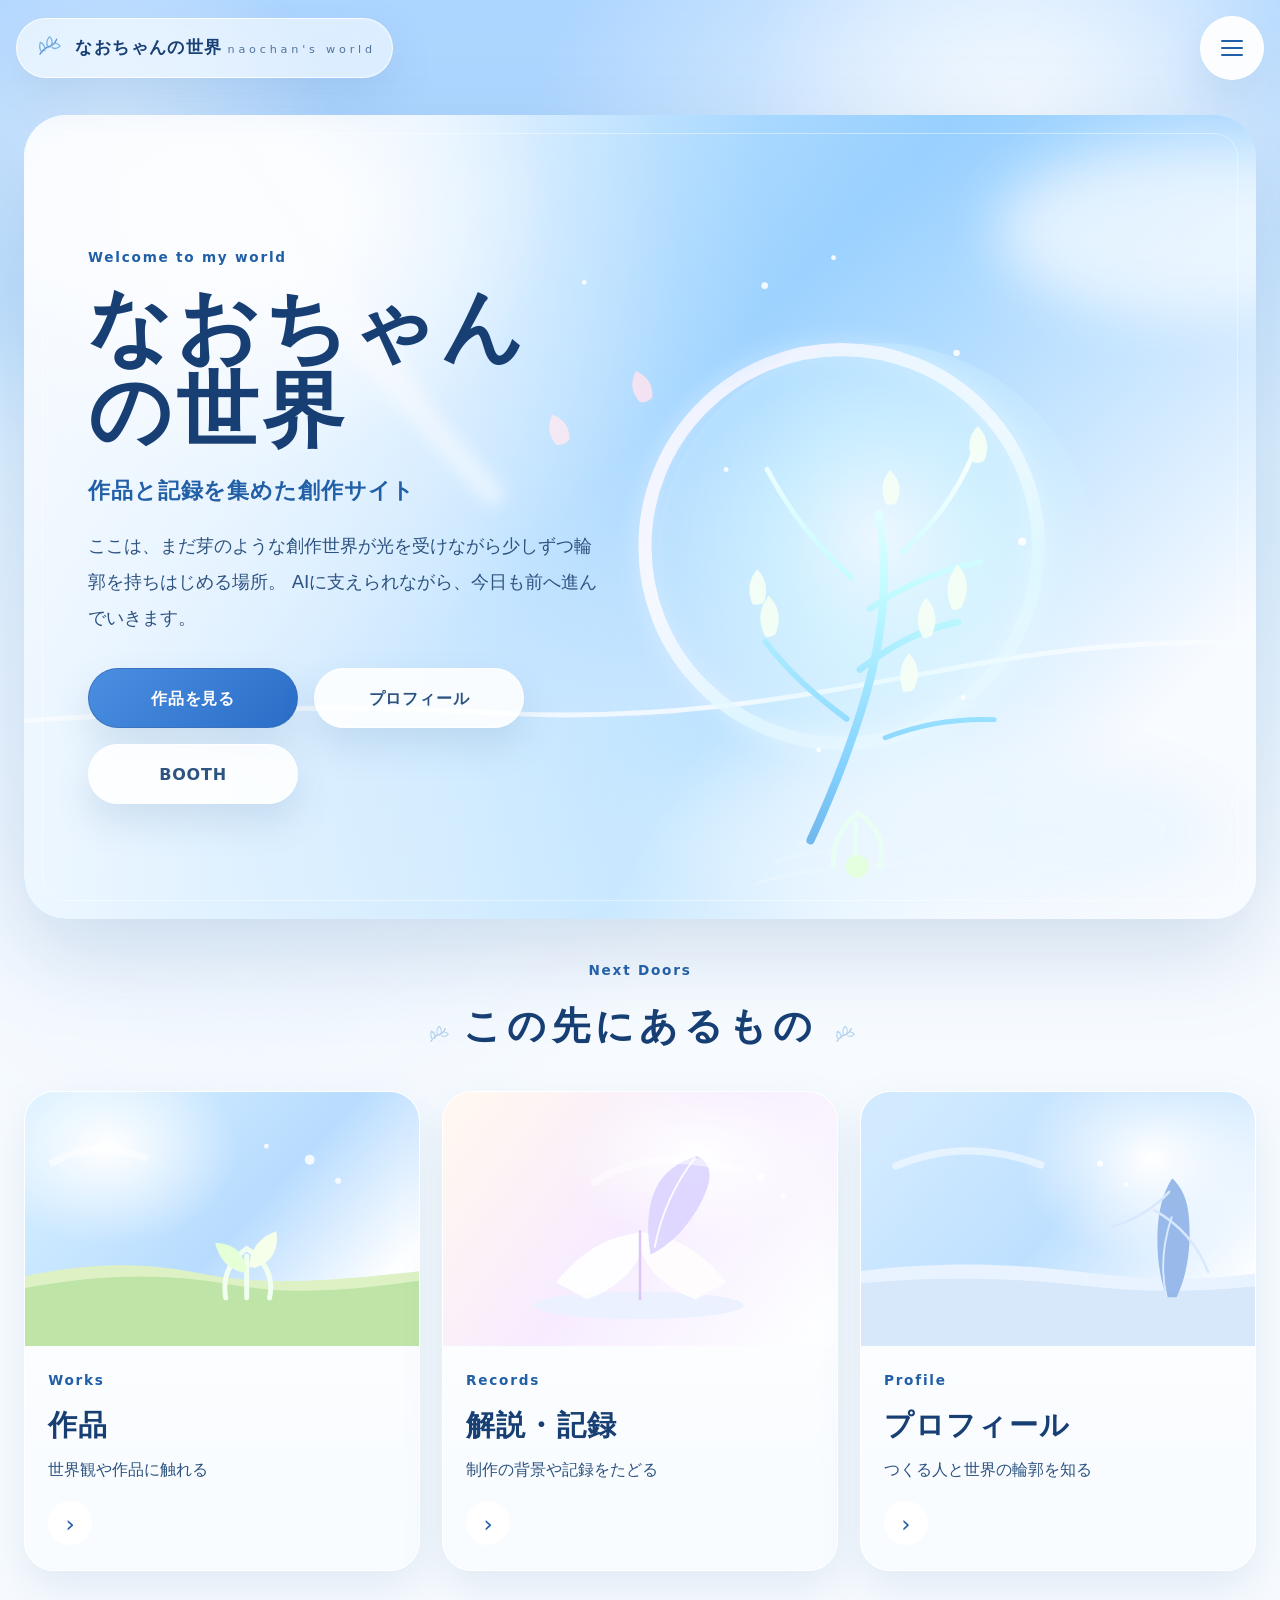
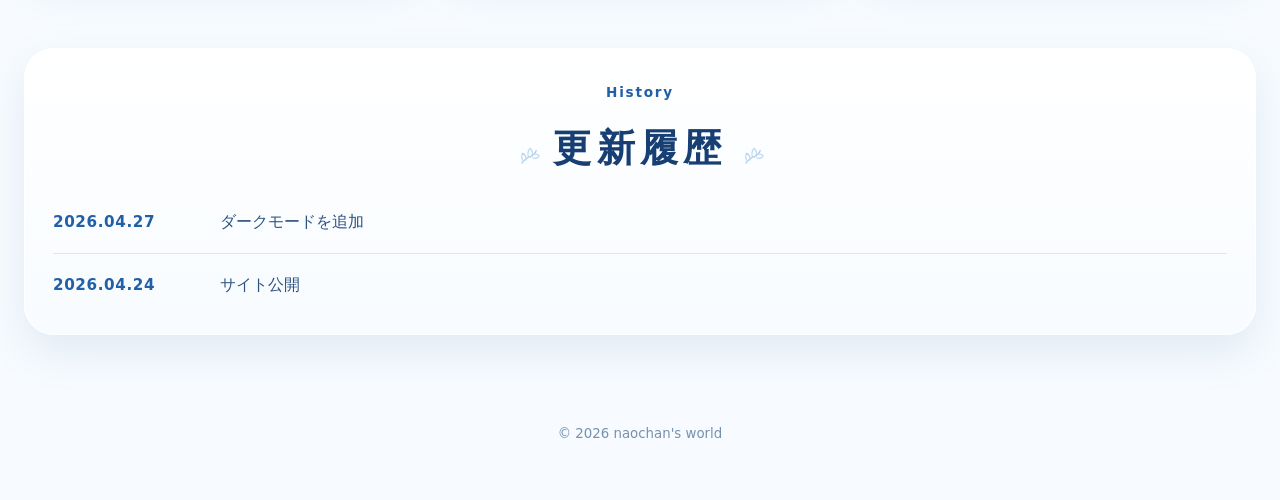
==== commit a6618bfb: "更新" ====
--- a/index.html
+++ b/index.html
@@ -53,10 +53,6 @@
       data-menu-panel
     >
       <div class="top-flow-menu__bar" role="menubar">
-        <button class="top-flow-menu__close" type="button" aria-label="メニューを閉じる" data-menu-close>
-          <span aria-hidden="true">&times;</span>
-        </button>
-
         <a class="top-flow-menu__major" role="menuitem" href="./works.html" data-menu-link>作品</a>
         <button class="top-flow-menu__major" type="button" role="menuitem" data-major="records">
           解説・記録
@@ -72,6 +68,13 @@
         >
           BOOTH
         </a>
+        <button class="theme-icon-toggle" type="button" aria-label="ダークモードに切り替える" aria-pressed="false" data-theme-toggle>
+          <span class="theme-icon-toggle__icon theme-icon-toggle__icon--moon" aria-hidden="true"></span>
+          <span class="theme-icon-toggle__icon theme-icon-toggle__icon--sun" aria-hidden="true"></span>
+        </button>
+        <button class="top-flow-menu__close" type="button" aria-label="メニューを閉じる" data-menu-close>
+          <span aria-hidden="true">&times;</span>
+        </button>
       </div>
 
       <div class="top-flow-menu__subrows" data-subrows>
@@ -81,23 +84,6 @@
         </div>
       </div>
 
-      <div class="top-flow-menu__theme" role="group" aria-label="表示テーマ">
-        <span>ダークモード</span>
-        <label class="theme-switch" for="theme-toggle-menu">
-          <input
-            class="theme-switch__input"
-            id="theme-toggle-menu"
-            type="checkbox"
-            role="switch"
-            aria-label="ダークモードを切り替える"
-            data-theme-toggle
-          />
-          <span class="theme-switch__track" aria-hidden="true">
-            <span class="theme-switch__thumb"></span>
-          </span>
-          <span class="theme-switch__state" data-theme-label>OFF</span>
-        </label>
-      </div>
     </nav>
   </header>
 
--- a/style.css
+++ b/style.css
@@ -196,6 +196,7 @@
 .site-logo__text span { color: rgba(41, 80, 124, 0.78); font-size: 0.7rem; letter-spacing: 0.34em; text-transform: lowercase; }
 
 .menu-toggle,
+.theme-icon-toggle,
 .top-flow-menu__close {
   border: 1px solid var(--border-soft);
   background: rgba(255, 255, 255, 0.92);
@@ -243,10 +244,9 @@
 
 .top-flow-menu__bar {
   display: grid;
-  grid-template-columns: repeat(4, minmax(0, 1fr));
+  grid-template-columns: repeat(4, minmax(0, 1fr)) 56px 48px;
   align-items: stretch;
   gap: 0.56rem;
-  padding-right: 3.8rem;
 }
 
 .top-flow-menu__major {
@@ -285,16 +285,13 @@
   justify-content: center;
   font-size: 1.4rem;
   line-height: 1;
-  position: absolute;
-  top: 1rem;
-  right: 1rem;
-  z-index: 2;
+  align-self: center;
 }
 
 .top-flow-menu__subrows {
   display: none;
-  margin-top: 0;
-  padding-top: 0.62rem;
+  margin-top: 0.72rem;
+  padding: 0.72rem;
   border-radius: 18px;
   border: 1px solid rgba(255, 255, 255, 0.62);
   background: linear-gradient(180deg, rgba(177, 210, 243, 0.4), rgba(228, 241, 253, 0.82));
@@ -304,9 +301,8 @@
 
 .top-flow-menu__subrow {
   display: none;
-  padding: 0 0.7rem 0.7rem;
   grid-template-columns: repeat(auto-fit, minmax(140px, 1fr));
-  gap: 0.42rem;
+  gap: 0.62rem;
 }
 
 .top-flow-menu__subrow.is-active { display: grid; }
@@ -335,85 +331,80 @@
   transform: translateY(-1px);
 }
 
-.top-flow-menu__theme {
-  margin-top: 0.7rem;
-  min-height: 56px;
-  border-radius: 16px;
-  border: 1px solid rgba(255, 255, 255, 0.58);
-  background: rgba(255, 255, 255, 0.62);
-  color: var(--ink-main);
-  display: flex;
-  align-items: center;
-  justify-content: space-between;
-  gap: 0.8rem;
-  padding: 0.85rem 1rem;
-}
-
-.top-flow-menu__theme > span {
-  font-weight: 700;
-  letter-spacing: 0.04em;
-}
-
-.theme-switch {
-  display: inline-flex;
-  align-items: center;
-  gap: 0.55rem;
+.theme-icon-toggle {
+  position: relative;
+  width: 56px;
+  height: 56px;
+  border-radius: 18px;
+  align-self: stretch;
+  display: inline-grid;
+  place-items: center;
+  overflow: hidden;
   cursor: pointer;
-}
-
-.theme-switch__input {
+  transition: background 0.2s ease, color 0.2s ease, transform 0.2s ease, box-shadow 0.2s ease;
+}
+
+.theme-icon-toggle:hover,
+.theme-icon-toggle:focus-visible {
+  transform: translateY(-1px);
+  background: rgba(236, 246, 255, 0.98);
+  color: var(--accent-deep);
+}
+
+.theme-icon-toggle__icon {
   position: absolute;
-  width: 1px;
-  height: 1px;
-  margin: -1px;
-  overflow: hidden;
-  clip: rect(0, 0, 0, 0);
-  clip-path: inset(50%);
-}
-
-.theme-switch__track {
-  width: 52px;
-  height: 30px;
-  border-radius: 999px;
-  background: rgba(169, 197, 233, 0.78);
-  padding: 3px;
-  display: inline-flex;
-  align-items: center;
-  transition: background 0.2s ease;
-}
-
-.theme-switch__thumb {
   width: 24px;
   height: 24px;
+  transition: opacity 0.22s ease, transform 0.22s ease;
+}
+
+.theme-icon-toggle__icon--moon {
   border-radius: 50%;
-  background: #fff;
-  box-shadow: 0 5px 14px rgba(28, 49, 78, 0.35);
-  transition: transform 0.2s ease;
-}
-
-.theme-switch__input:checked + .theme-switch__track {
-  background: rgba(95, 137, 202, 0.95);
-}
-
-.theme-switch__input:checked + .theme-switch__track .theme-switch__thumb {
-  transform: translateX(22px);
-}
-
-.theme-switch__state {
-  min-width: 2.2em;
-  font-size: 0.82rem;
-  font-weight: 800;
-  color: var(--ink-soft);
-  text-align: right;
-}
-
-.theme-switch__input:focus-visible + .theme-switch__track {
-  outline: 2px solid rgba(128, 170, 236, 0.8);
-  outline-offset: 2px;
+  background: currentColor;
+  box-shadow: inset -7px -3px 0 0 rgba(255, 255, 255, 0.92);
+  opacity: 1;
+  transform: scale(1) rotate(0deg);
+}
+
+.theme-icon-toggle__icon--sun {
+  border-radius: 50%;
+  background: transparent;
+  opacity: 0;
+  transform: scale(0.68) rotate(-32deg);
+}
+
+.theme-icon-toggle__icon--sun::before,
+.theme-icon-toggle__icon--sun::after {
+  content: "";
+  position: absolute;
+  inset: 0;
+  border-radius: 50%;
+}
+
+.theme-icon-toggle__icon--sun::before {
+  inset: 7px;
+  background: currentColor;
+  box-shadow: 0 0 0 2px rgba(255, 255, 255, 0.18);
+}
+
+.theme-icon-toggle__icon--sun::after {
+  background: repeating-conic-gradient(from 0deg, currentColor 0deg 12deg, transparent 12deg 45deg);
+  mask: radial-gradient(circle, transparent 0 42%, #000 45% 67%, transparent 70%);
+  -webkit-mask: radial-gradient(circle, transparent 0 42%, #000 45% 67%, transparent 70%);
+}
+
+:root[data-theme="dark"] .theme-icon-toggle__icon--moon {
+  opacity: 0;
+  transform: scale(0.68) rotate(32deg);
+}
+
+:root[data-theme="dark"] .theme-icon-toggle__icon--sun {
+  opacity: 1;
+  transform: scale(1) rotate(0deg);
 }
 
 :root[data-theme="dark"] body::after {
-  background: rgba(3, 8, 20, 0.52);
+  background: rgba(3, 8, 20, 0.36);
 }
 
 :root[data-theme="dark"] .bg-sky {
@@ -429,17 +420,30 @@
     radial-gradient(circle at 52% 86%, rgba(100, 133, 205, 0.24) 0, rgba(8, 14, 30, 0) 26%);
 }
 
+:root[data-theme="dark"] .bg-sky::before {
+  background: radial-gradient(circle, rgba(98, 128, 190, 0.24) 0%, rgba(98, 128, 190, 0) 68%);
+}
+
+:root[data-theme="dark"] .bg-sky::after {
+  background: radial-gradient(circle, rgba(40, 64, 114, 0.58) 0%, rgba(40, 64, 114, 0) 72%);
+}
+
+:root[data-theme="dark"] .bg-light::after {
+  background:
+    radial-gradient(circle at 60% 42%, rgba(82, 128, 205, 0.14) 0, rgba(82, 128, 205, 0) 26%),
+    linear-gradient(90deg, rgba(2, 8, 24, 0.18), rgba(2, 8, 24, 0));
+}
+
 :root[data-theme="dark"] .site-logo,
 :root[data-theme="dark"] .menu-toggle,
+:root[data-theme="dark"] .theme-icon-toggle,
 :root[data-theme="dark"] .top-flow-menu__close,
 :root[data-theme="dark"] .top-flow-menu,
 :root[data-theme="dark"] .top-flow-menu__major,
 :root[data-theme="dark"] .top-flow-menu__subrows,
 :root[data-theme="dark"] .top-flow-menu__subrow a,
-:root[data-theme="dark"] .top-flow-menu__theme,
 :root[data-theme="dark"] .section-heading,
 :root[data-theme="dark"] .guide-card,
-:root[data-theme="dark"] .changelog,
 :root[data-theme="dark"] .works-hero__inner,
 :root[data-theme="dark"] .works-toolbar,
 :root[data-theme="dark"] .works-tag-panel,
@@ -474,10 +478,10 @@
   color: #f5f9ff;
 }
 
-:root[data-theme="dark"] .hero__veil,
-:root[data-theme="dark"] .profile-world__veil,
-:root[data-theme="dark"] .diary-hero::after {
-  background: linear-gradient(180deg, rgba(7, 14, 30, 0.3), rgba(7, 14, 30, 0.64));
+:root[data-theme="dark"] .theme-icon-toggle:hover,
+:root[data-theme="dark"] .theme-icon-toggle:focus-visible {
+  background: rgba(49, 80, 136, 0.74);
+  color: #f5f9ff;
 }
 
 :root[data-theme="dark"] .button--primary {
@@ -492,7 +496,9 @@
 }
 
 :root[data-theme="dark"] .hero__shell {
-  background: linear-gradient(180deg, rgba(19, 33, 62, 0.86), rgba(14, 25, 48, 0.88));
+  background:
+    radial-gradient(circle at 80% 14%, rgba(164, 207, 255, 0.18), transparent 34%),
+    linear-gradient(180deg, rgba(22, 43, 76, 0.9), rgba(13, 27, 54, 0.88));
 }
 
 :root[data-theme="dark"] .hero__shell::before {
@@ -500,7 +506,15 @@
 }
 
 :root[data-theme="dark"] .hero__art {
-  filter: brightness(0.72) saturate(0.9);
+  opacity: 0.76;
+  filter: brightness(0.96) saturate(0.86) hue-rotate(8deg);
+}
+
+:root[data-theme="dark"] .hero__veil {
+  background:
+    radial-gradient(circle at 18% 20%, rgba(172, 214, 255, 0.28) 0, rgba(172, 214, 255, 0) 38%),
+    radial-gradient(circle at 82% 12%, rgba(255, 255, 255, 0.16) 0, rgba(255, 255, 255, 0) 28%),
+    linear-gradient(90deg, rgba(13, 28, 55, 0.76) 0%, rgba(17, 40, 72, 0.52) 38%, rgba(37, 72, 105, 0.24) 70%, rgba(8, 16, 32, 0.1) 100%);
 }
 
 :root[data-theme="dark"] .hero__eyebrow {
@@ -539,6 +553,24 @@
   box-shadow: none;
 }
 
+:root[data-theme="dark"] .profile-link {
+  color: #fff;
+  background: linear-gradient(135deg, #da637c, #cc4a66);
+  border: 1px solid rgba(255, 176, 196, 0.58);
+  box-shadow:
+    0 18px 34px rgba(204, 74, 102, 0.28),
+    inset 0 1px 0 rgba(255, 255, 255, 0.18);
+}
+
+:root[data-theme="dark"] .profile-link:hover,
+:root[data-theme="dark"] .profile-link:focus-visible {
+  background: linear-gradient(135deg, #e57088, #d6516e);
+  box-shadow:
+    0 20px 38px rgba(204, 74, 102, 0.36),
+    0 0 0 4px rgba(218, 99, 124, 0.18),
+    inset 0 1px 0 rgba(255, 255, 255, 0.22);
+}
+
 :root[data-theme="dark"] .works-filter__button.is-active,
 :root[data-theme="dark"] .diary-filter__button.is-active,
 :root[data-theme="dark"] .works-tag-choice.is-active,
@@ -588,19 +620,23 @@
 }
 
 :root[data-theme="dark"] .profile-world {
-  background: linear-gradient(180deg, rgba(17, 30, 58, 0.9), rgba(14, 25, 48, 0.9));
+  background:
+    radial-gradient(circle at 30% 32%, rgba(117, 173, 244, 0.2), transparent 30%),
+    radial-gradient(circle at 78% 20%, rgba(255, 255, 255, 0.1), transparent 28%),
+    linear-gradient(180deg, rgba(20, 39, 72, 0.92), rgba(13, 27, 54, 0.92));
   border-color: rgba(109, 141, 198, 0.38);
 }
 
 :root[data-theme="dark"] .profile-world__bg {
-  opacity: 0.54;
-  filter: saturate(0.9) brightness(0.7);
+  opacity: 0.66;
+  filter: saturate(0.82) brightness(0.88) hue-rotate(8deg);
 }
 
 :root[data-theme="dark"] .profile-world__veil {
   background:
-    linear-gradient(180deg, rgba(8, 14, 30, 0.08) 0%, rgba(9, 17, 36, 0.42) 52%, rgba(8, 15, 31, 0.92) 86%),
-    linear-gradient(90deg, rgba(9, 16, 33, 0.38) 0%, rgba(9, 16, 33, 0.2) 44%, rgba(9, 16, 33, 0.4) 100%);
+    radial-gradient(circle at 28% 40%, rgba(166, 209, 255, 0.18) 0, rgba(166, 209, 255, 0) 34%),
+    linear-gradient(180deg, rgba(12, 25, 50, 0.04) 0%, rgba(12, 25, 50, 0.28) 54%, rgba(8, 18, 38, 0.72) 92%),
+    linear-gradient(90deg, rgba(10, 22, 44, 0.5) 0%, rgba(12, 28, 54, 0.22) 44%, rgba(10, 22, 44, 0.38) 100%);
 }
 
 :root[data-theme="dark"] .profile-hero h1 {
@@ -633,11 +669,45 @@
     0 22px 42px rgba(6, 12, 24, 0.52);
 }
 
+:root[data-theme="dark"] .profile-card__icon {
+  background:
+    radial-gradient(circle at 38% 28%, rgba(188, 220, 255, 0.22), transparent 38%),
+    linear-gradient(145deg, rgba(38, 67, 116, 0.92), rgba(20, 38, 74, 0.94));
+  border: 1px solid rgba(132, 170, 230, 0.38);
+  box-shadow:
+    inset 0 1px 0 rgba(208, 229, 255, 0.16),
+    0 12px 26px rgba(2, 8, 20, 0.36);
+}
+
+:root[data-theme="dark"] .profile-card__icon::before {
+  opacity: 0.86;
+  filter: brightness(1.28) saturate(0.72);
+}
+
+:root[data-theme="dark"] .profile-card--taste .profile-card__icon {
+  background:
+    radial-gradient(circle at 42% 34%, rgba(188, 220, 255, 0.28), transparent 42%),
+    linear-gradient(145deg, rgba(44, 76, 126, 0.92), rgba(18, 36, 72, 0.94));
+}
+
+:root[data-theme="dark"] .profile-card--style .profile-card__icon::before {
+  background:
+    radial-gradient(circle, rgba(215, 235, 255, 0.96) 0 22%, rgba(116, 170, 238, 0.82) 24% 42%, transparent 44%),
+    linear-gradient(90deg, transparent 0 42%, rgba(116, 170, 238, 0.82) 43% 57%, transparent 58%);
+  filter: none;
+}
+
+:root[data-theme="dark"] .profile-card--tools .profile-card__icon::before,
+:root[data-theme="dark"] .profile-card--link .profile-card__icon::before {
+  background: linear-gradient(135deg, rgba(128, 178, 244, 0.82), rgba(78, 124, 196, 0.38));
+  filter: none;
+}
+
 :root[data-theme="dark"] :focus-visible {
   outline-color: rgba(168, 210, 255, 0.78);
 }
 
-:root[data-theme="dark"] .theme-switch__input:focus-visible + .theme-switch__track {
+:root[data-theme="dark"] .theme-icon-toggle:focus-visible {
   outline-color: rgba(168, 210, 255, 0.88);
 }
 
@@ -657,8 +727,36 @@
   border-color: rgba(128, 162, 220, 0.42);
 }
 
+:root[data-theme="dark"] .changelog__wrap {
+  background: linear-gradient(180deg, rgba(22, 38, 72, 0.96), rgba(16, 28, 54, 0.94));
+  border-color: rgba(118, 152, 210, 0.45);
+  box-shadow: var(--shadow-card);
+  color: #e8f2ff;
+}
+
+:root[data-theme="dark"] .changelog .section-heading {
+  background: transparent;
+  border-color: transparent;
+}
+
+:root[data-theme="dark"] .changelog .section-heading__title {
+  color: var(--ink-strong);
+}
+
+:root[data-theme="dark"] .changelog .section-heading__eyebrow {
+  color: var(--accent);
+}
+
+:root[data-theme="dark"] .changelog__date {
+  color: #c8dcff;
+}
+
+:root[data-theme="dark"] .changelog__text {
+  color: #e8f2ff;
+}
+
 :root[data-theme="dark"] .changelog__item {
-  border-bottom-color: rgba(128, 162, 220, 0.28);
+  border-bottom-color: rgba(128, 162, 220, 0.38);
 }
 
 :root[data-theme="dark"] .works-empty {
@@ -735,6 +833,32 @@
   background:
     radial-gradient(circle at 30% 18%, rgba(48, 78, 128, 0.58), transparent 42%),
     linear-gradient(135deg, rgba(22, 38, 72, 0.9), rgba(28, 46, 86, 0.84));
+}
+
+:root[data-theme="dark"] .diary-hero {
+  background:
+    radial-gradient(circle at 84% 12%, rgba(164, 207, 255, 0.2), transparent 32%),
+    linear-gradient(135deg, rgba(21, 42, 76, 0.94), rgba(13, 27, 54, 0.94));
+}
+
+:root[data-theme="dark"] .diary-hero__backdrop img {
+  opacity: 0.48;
+  filter: saturate(0.82) brightness(0.82) hue-rotate(10deg);
+}
+
+:root[data-theme="dark"] .diary-hero__backdrop::after {
+  background:
+    radial-gradient(circle at 76% 22%, rgba(172, 214, 255, 0.22) 0, rgba(172, 214, 255, 0) 34%),
+    linear-gradient(90deg, rgba(12, 26, 52, 0.94) 0%, rgba(17, 39, 72, 0.72) 46%, rgba(28, 58, 94, 0.42) 100%),
+    linear-gradient(180deg, rgba(13, 28, 56, 0.12) 0%, rgba(9, 20, 42, 0.74) 100%);
+}
+
+:root[data-theme="dark"] .diary-hero__eyebrow {
+  color: #9fc4ff;
+}
+
+:root[data-theme="dark"] .diary-hero__lead {
+  color: #d8e6ff;
 }
 
 :root[data-theme="dark"] .diary-card__tags li {
@@ -1318,10 +1442,11 @@
   .menu-toggle { width: 58px; height: 58px; }
   .top-flow-menu { margin-top: 0.55rem; }
   .top-flow-menu__bar { grid-template-columns: 1fr 1fr; }
-  .top-flow-menu__bar { padding-right: 0; }
+  .theme-icon-toggle,
   .top-flow-menu__close {
-    top: 0.8rem;
-    right: 0.8rem;
+    width: 100%;
+    height: 52px;
+    border-radius: 16px;
   }
   .top-flow-menu__subrow,
   .top-flow-menu__subrow.is-active { display: none; }
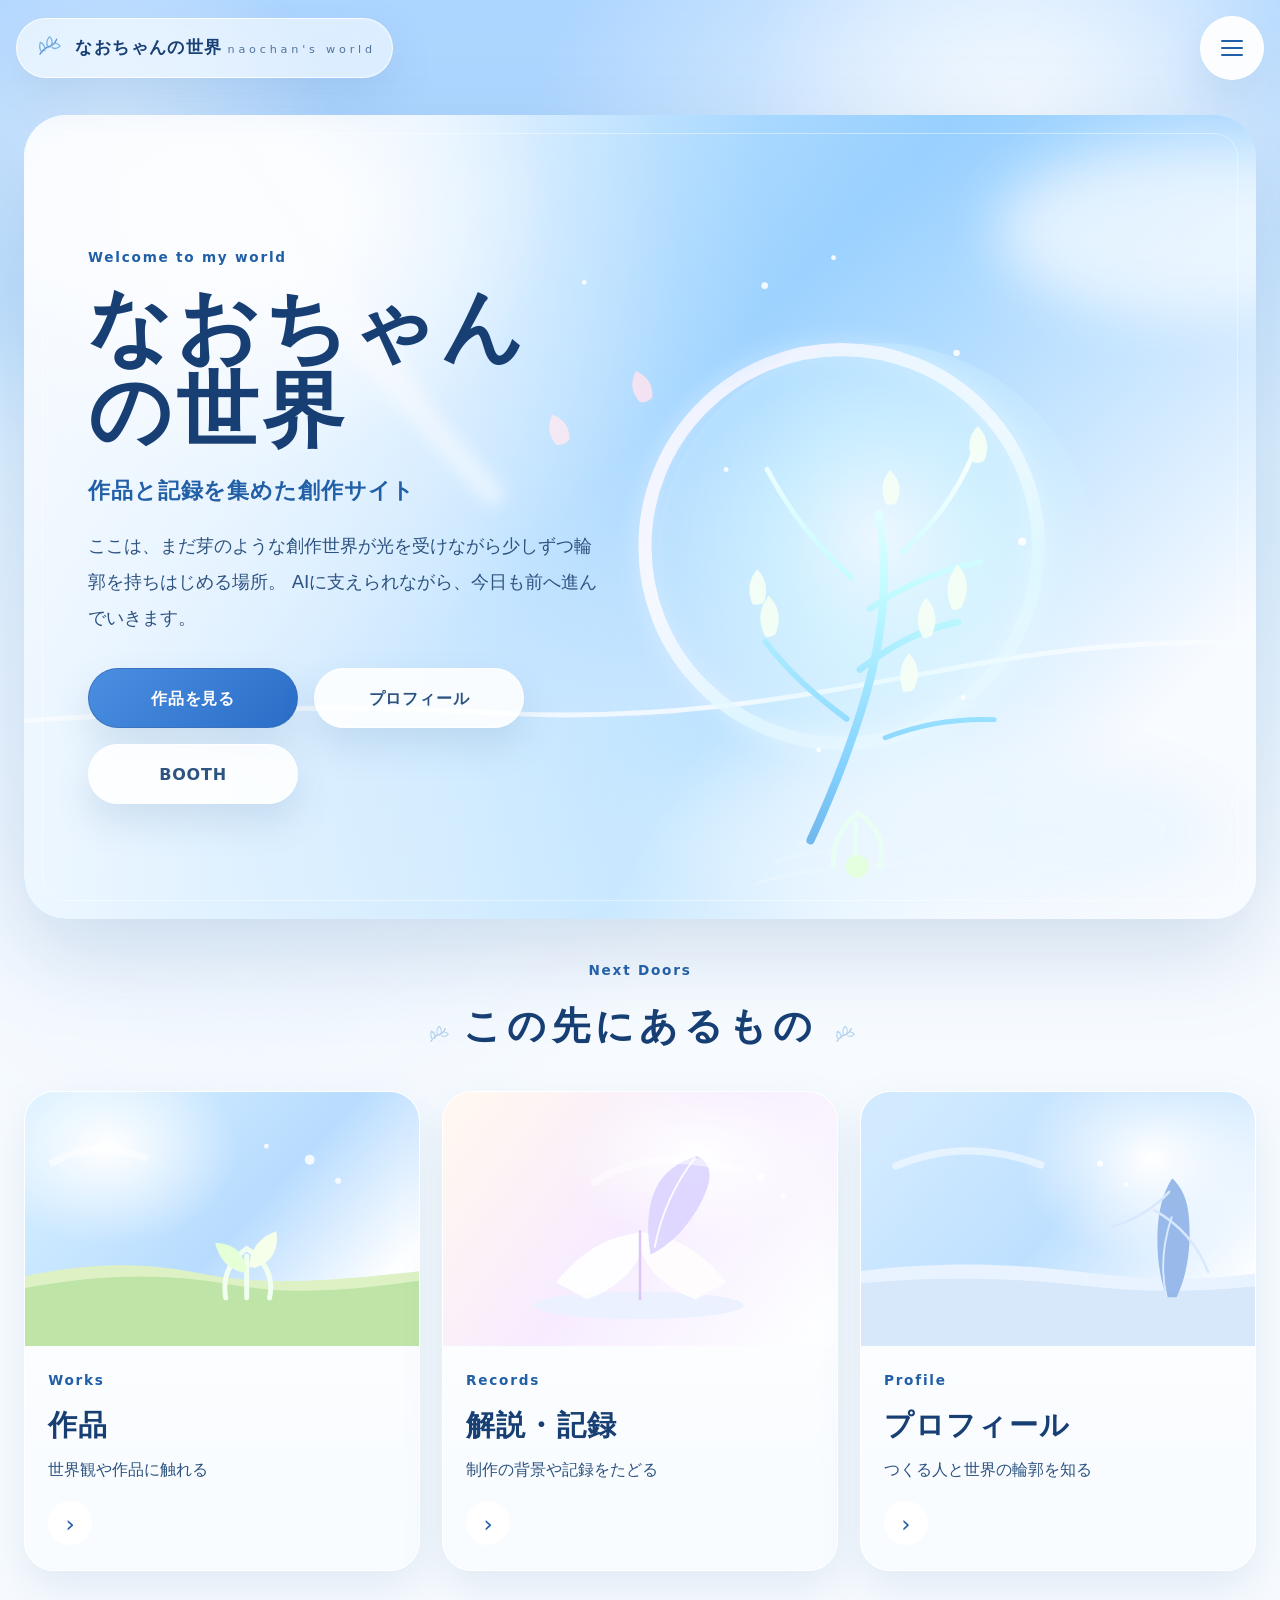
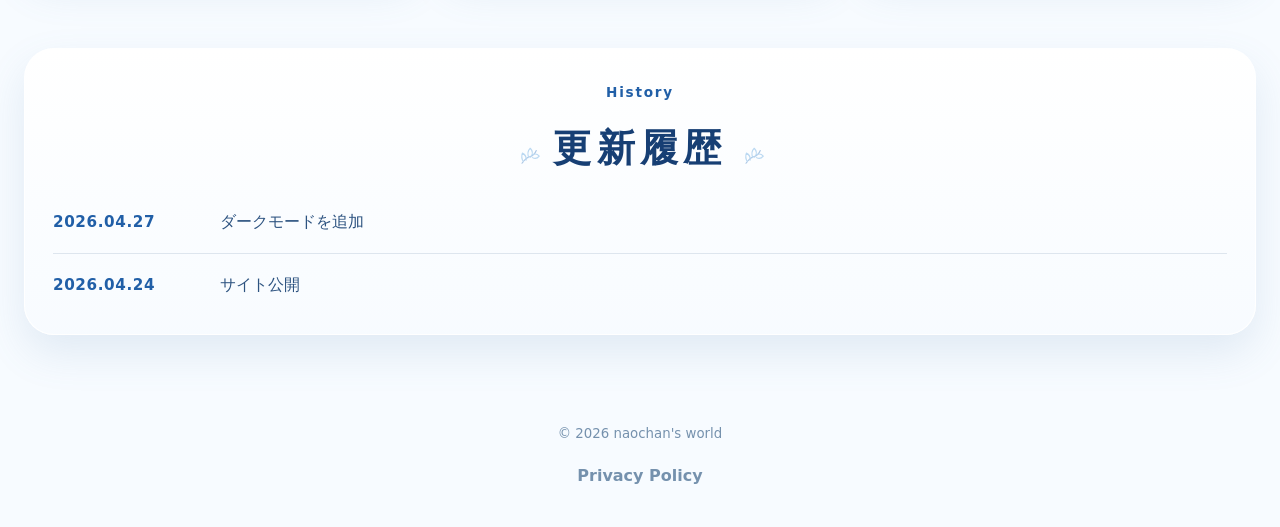
==== commit 01a93a05: "Epic用プライバシーポリシー" ====
--- a/index.html
+++ b/index.html
@@ -210,6 +210,7 @@
 
   <footer class="site-footer">
     <p><small>&copy; <span id="js-year"></span> naochan's world</small></p>
+    <p class="site-footer__links"><a href="./privacy/">Privacy Policy</a></p>
   </footer>
 
   <script src="./script.js" defer></script>
--- a/style.css
+++ b/style.css
@@ -1105,6 +1105,22 @@
 }
 
 .site-footer { padding: 0 1.5rem 2.4rem; text-align: center; color: rgba(72, 108, 144, 0.74); }
+.site-footer__links {
+  margin: 0.2rem 0 0;
+}
+
+.site-footer__links a {
+  color: inherit;
+  font-weight: 800;
+  text-decoration: none;
+}
+
+.site-footer__links a:hover,
+.site-footer__links a:focus-visible {
+  color: var(--accent-deep);
+  text-decoration: underline;
+  text-underline-offset: 0.2em;
+}
 
 /* Profile page */
 .profile-main {
@@ -3098,3 +3114,139 @@
     gap: 0.2rem;
   }
 }
+
+/* Project and privacy pages */
+.project-page-main,
+.privacy-page-main {
+  width: var(--container);
+  margin: 0 auto;
+  padding: clamp(6.2rem, 10vw, 8.2rem) 0 4rem;
+}
+
+.project-shell,
+.privacy-shell {
+  border: 1px solid var(--works-outline);
+  border-radius: var(--radius-xl);
+  padding: clamp(1.2rem, 3vw, 2.2rem);
+  background: var(--works-panel-bg);
+  box-shadow: var(--shadow-panel);
+}
+
+.project-hero,
+.privacy-hero {
+  border: 1px solid var(--works-outline);
+  border-radius: 26px;
+  padding: clamp(1.3rem, 2.8vw, 2rem);
+  background: var(--works-card-bg);
+  box-shadow: var(--shadow-card);
+}
+
+.project-hero__eyebrow,
+.privacy-hero__eyebrow {
+  margin: 0;
+  color: var(--accent-deep);
+  font-size: 0.85rem;
+  font-weight: 800;
+  letter-spacing: 0.13em;
+}
+
+.project-hero h1,
+.privacy-hero h1 {
+  margin: 0.72rem 0 0;
+  color: var(--ink-strong);
+  font-size: clamp(2rem, 4.5vw, 3.2rem);
+  letter-spacing: 0.05em;
+}
+
+.project-hero__lead,
+.privacy-hero__lead {
+  margin: 0.72rem 0 0;
+  color: var(--ink-main);
+  font-weight: 700;
+}
+
+.project-meta {
+  display: flex;
+  flex-wrap: wrap;
+  gap: 0.55rem;
+  margin-top: 0.92rem;
+}
+
+.project-section,
+.privacy-section {
+  margin-top: 1rem;
+  border: 1px solid var(--works-outline);
+  border-radius: 22px;
+  padding: clamp(1rem, 2.2vw, 1.4rem);
+  background: var(--works-card-bg);
+  box-shadow: var(--shadow-card);
+}
+
+.project-section h2,
+.privacy-section h2 {
+  margin: 0;
+  color: var(--ink-strong);
+  font-size: clamp(1.2rem, 2.3vw, 1.6rem);
+}
+
+.project-section p,
+.privacy-section p {
+  margin: 0.65rem 0 0;
+  color: var(--ink-main);
+  font-weight: 700;
+}
+
+.policy-list {
+  margin: 0.8rem 0 0;
+  padding: 0;
+  list-style: none;
+  display: grid;
+  gap: 0.55rem;
+}
+
+.policy-list li {
+  border: 1px solid rgba(255, 255, 255, 0.82);
+  border-radius: 14px;
+  padding: 0.75rem 0.85rem;
+  background: rgba(255, 255, 255, 0.64);
+  color: var(--ink-main);
+  font-weight: 700;
+}
+
+.project-links,
+.privacy-links {
+  margin-top: 1rem;
+  display: flex;
+  flex-wrap: wrap;
+  gap: 0.65rem;
+}
+
+.project-links .button,
+.privacy-links .button {
+  min-width: 0;
+}
+
+@media (max-width: 860px) {
+  .project-page-main,
+  .privacy-page-main {
+    padding-top: calc(max(5.2rem, env(safe-area-inset-top)) + 0.8rem);
+  }
+
+  .project-shell,
+  .privacy-shell {
+    border-radius: 28px;
+    padding: 0.82rem;
+  }
+
+  .project-hero,
+  .privacy-hero,
+  .project-section,
+  .privacy-section {
+    border-radius: 20px;
+  }
+
+  .project-links .button,
+  .privacy-links .button {
+    width: 100%;
+  }
+}
